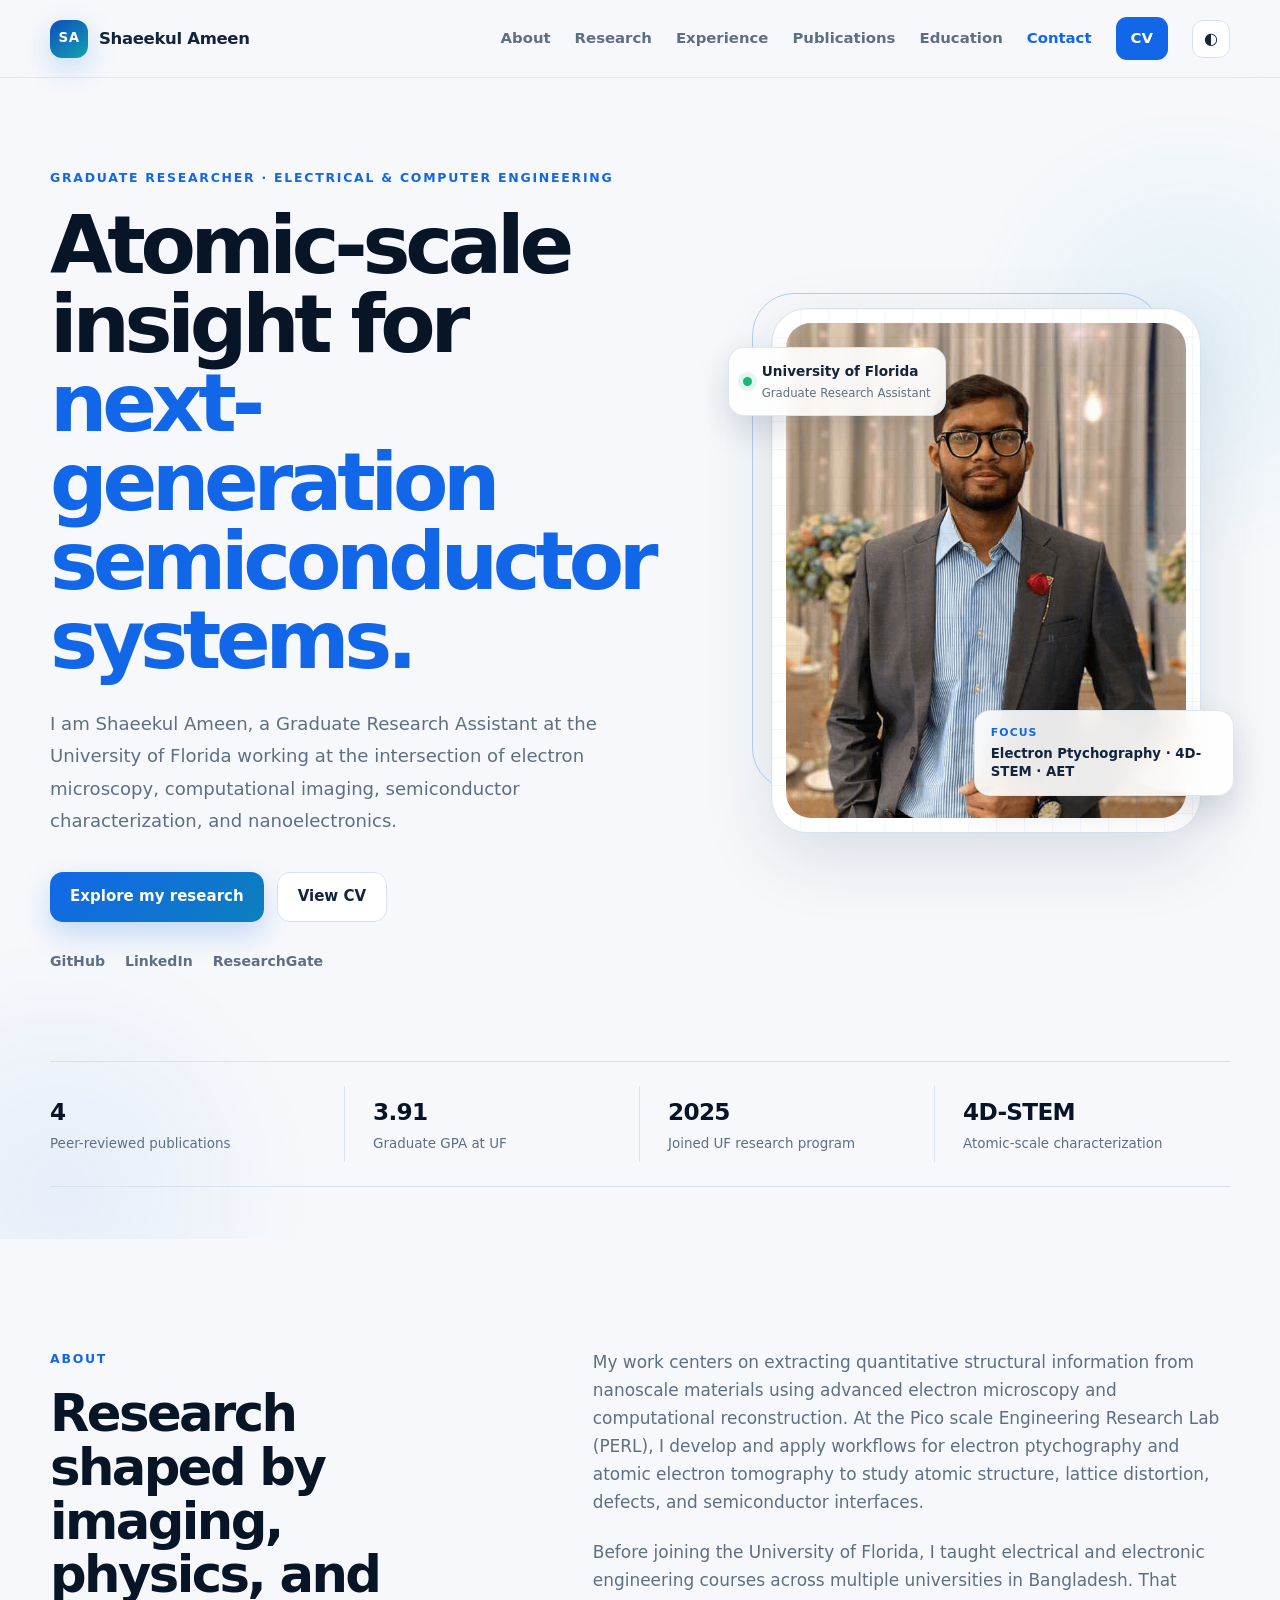
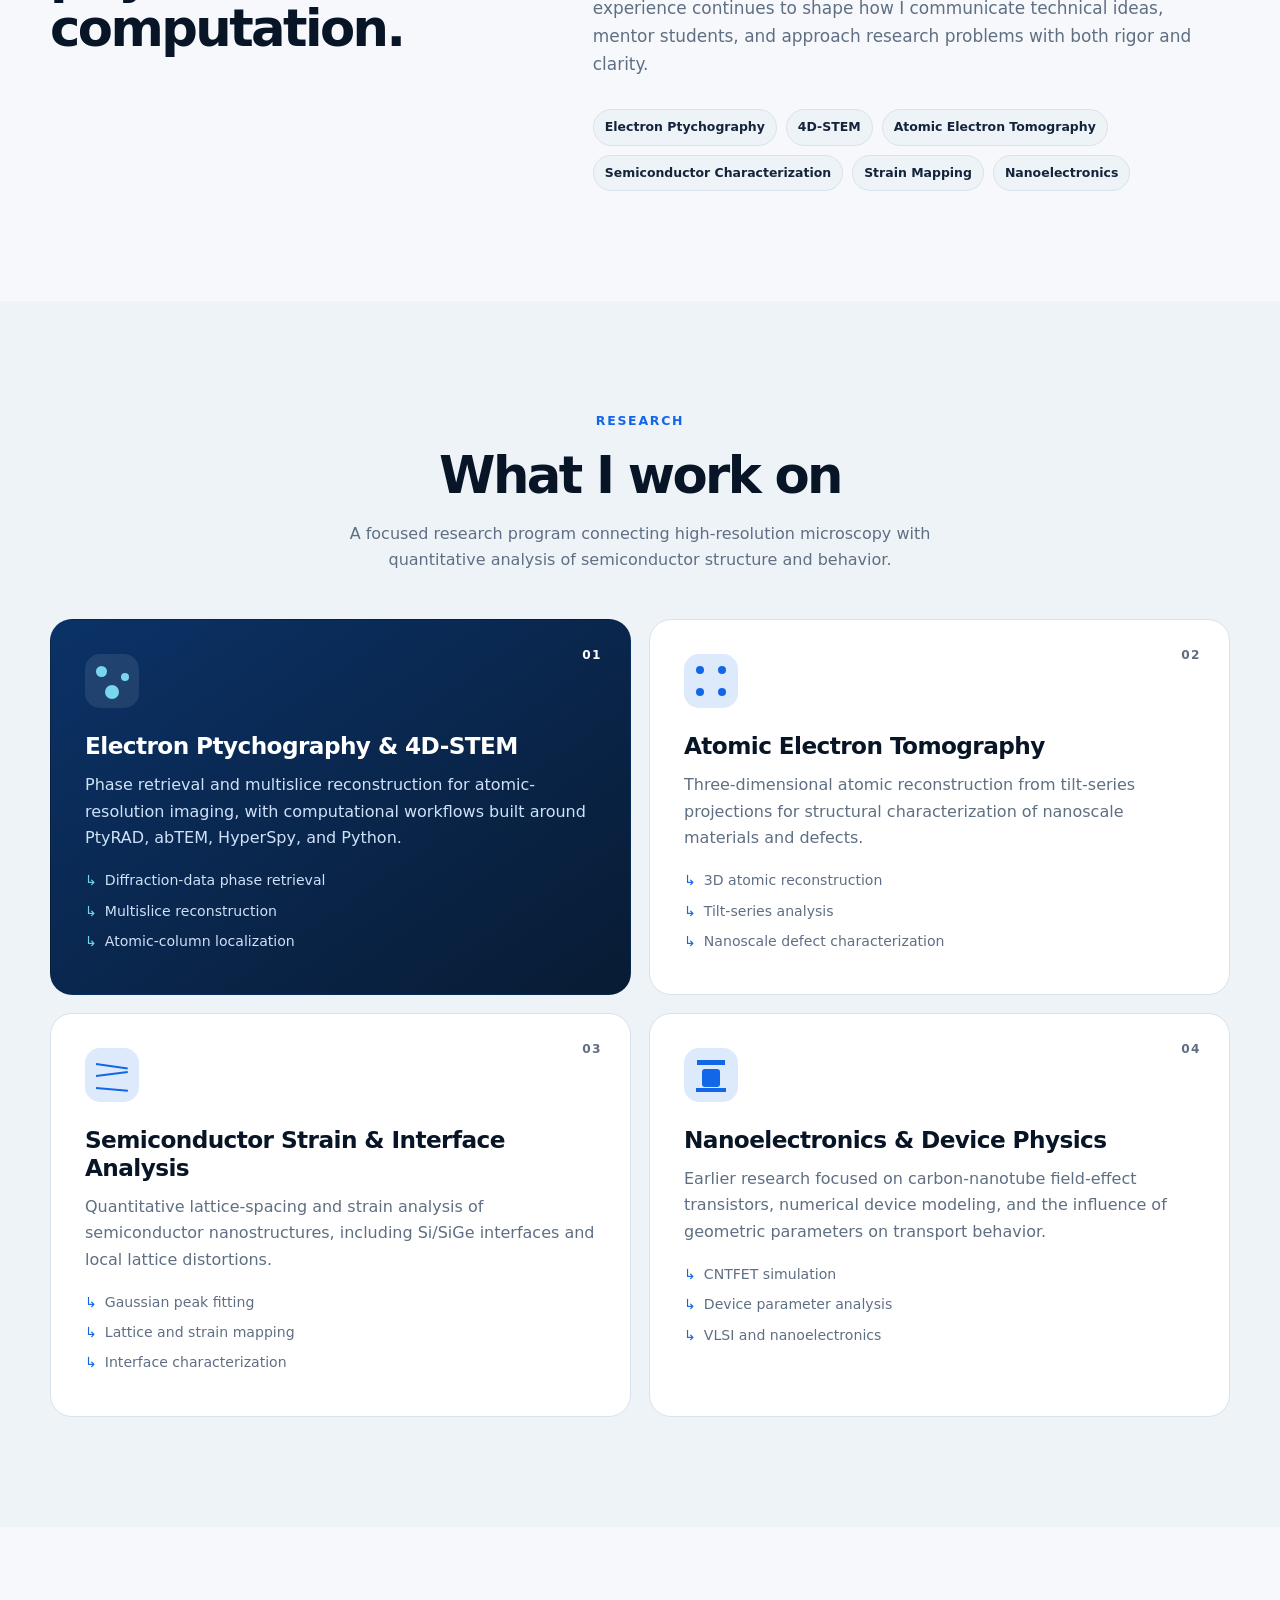
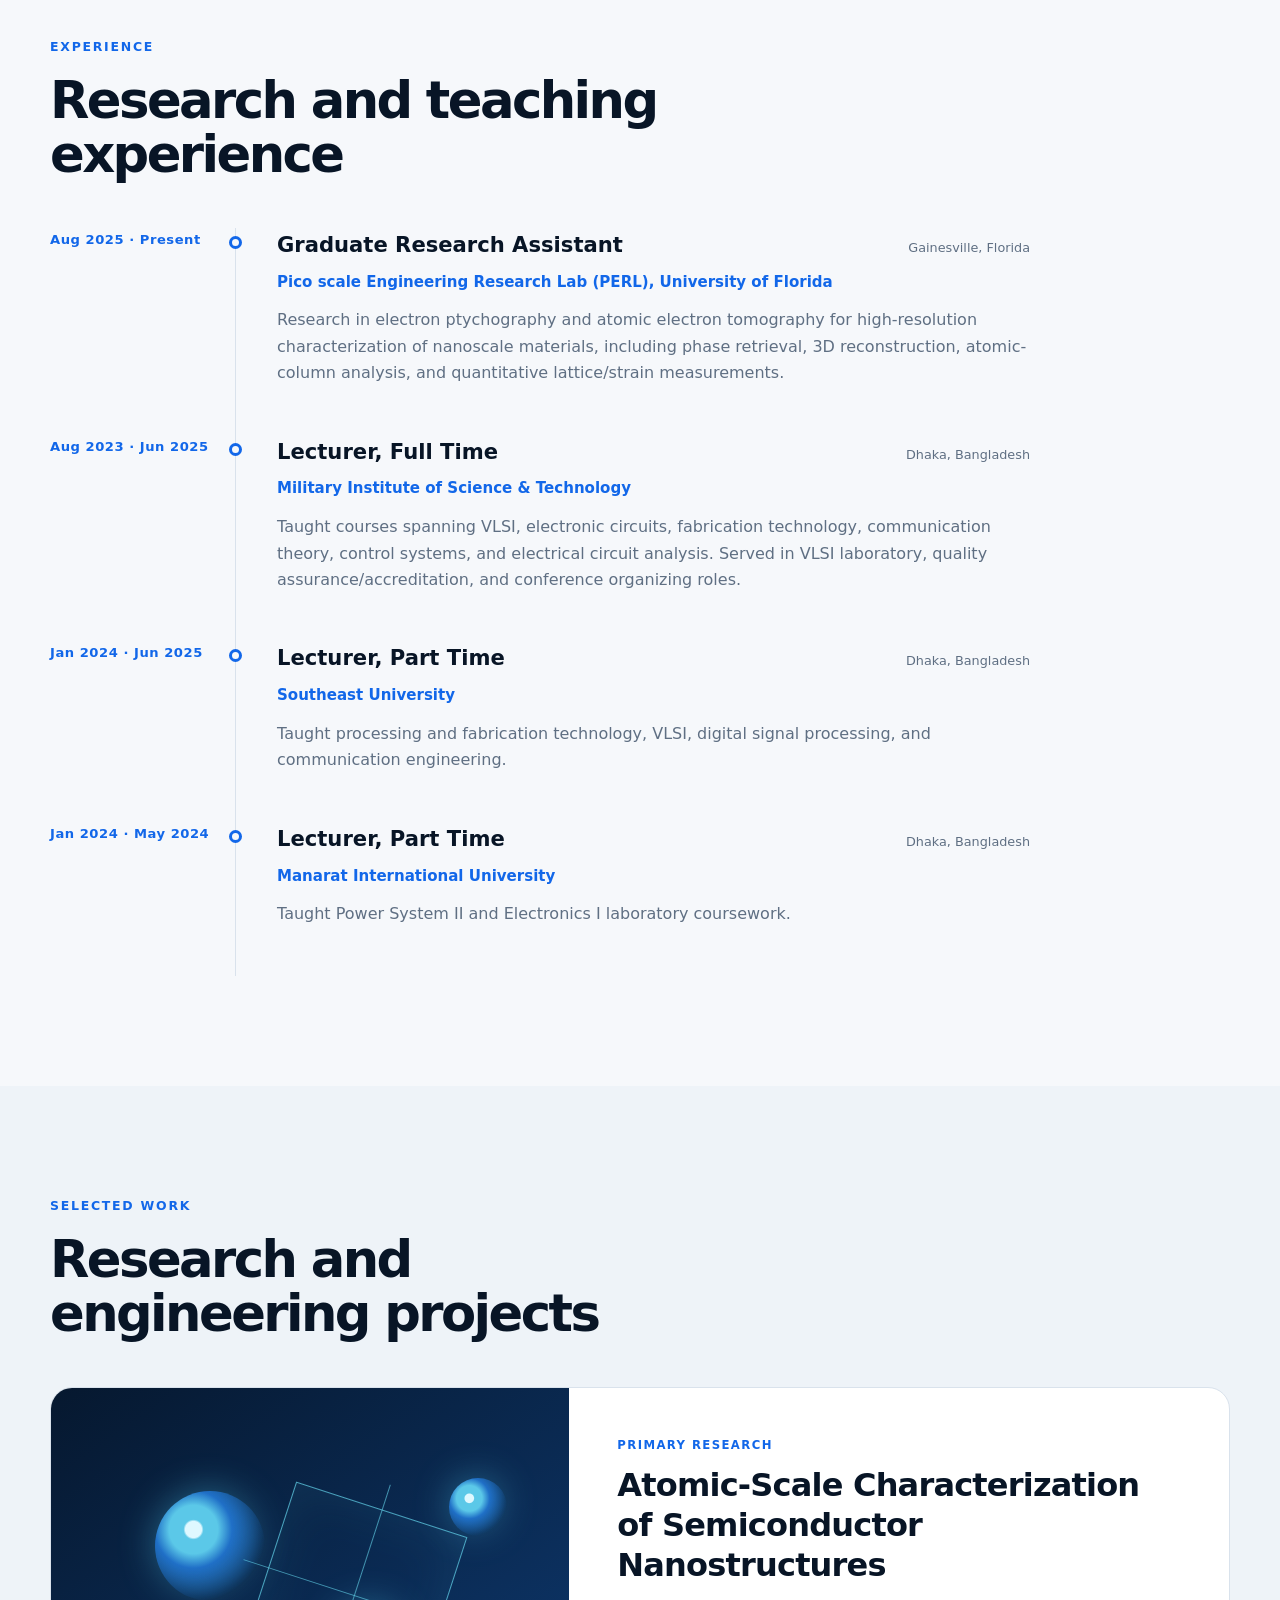
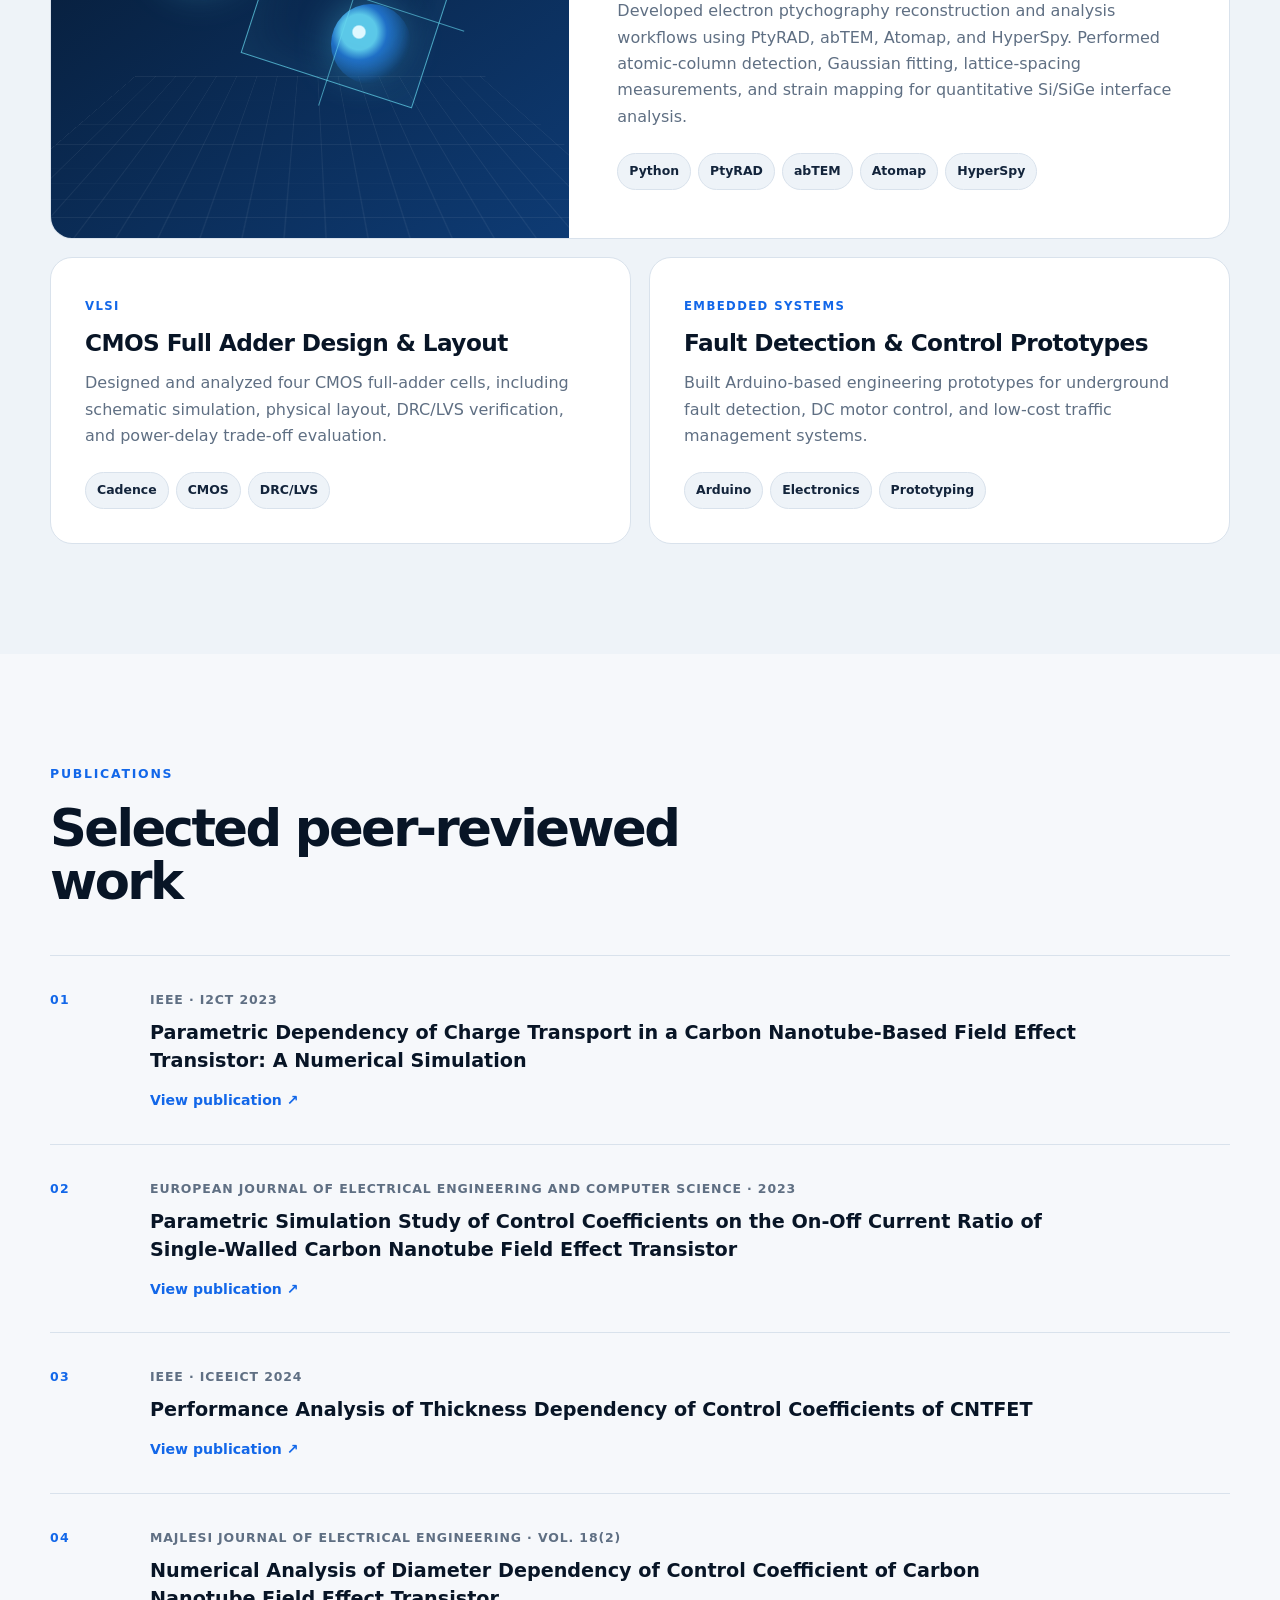
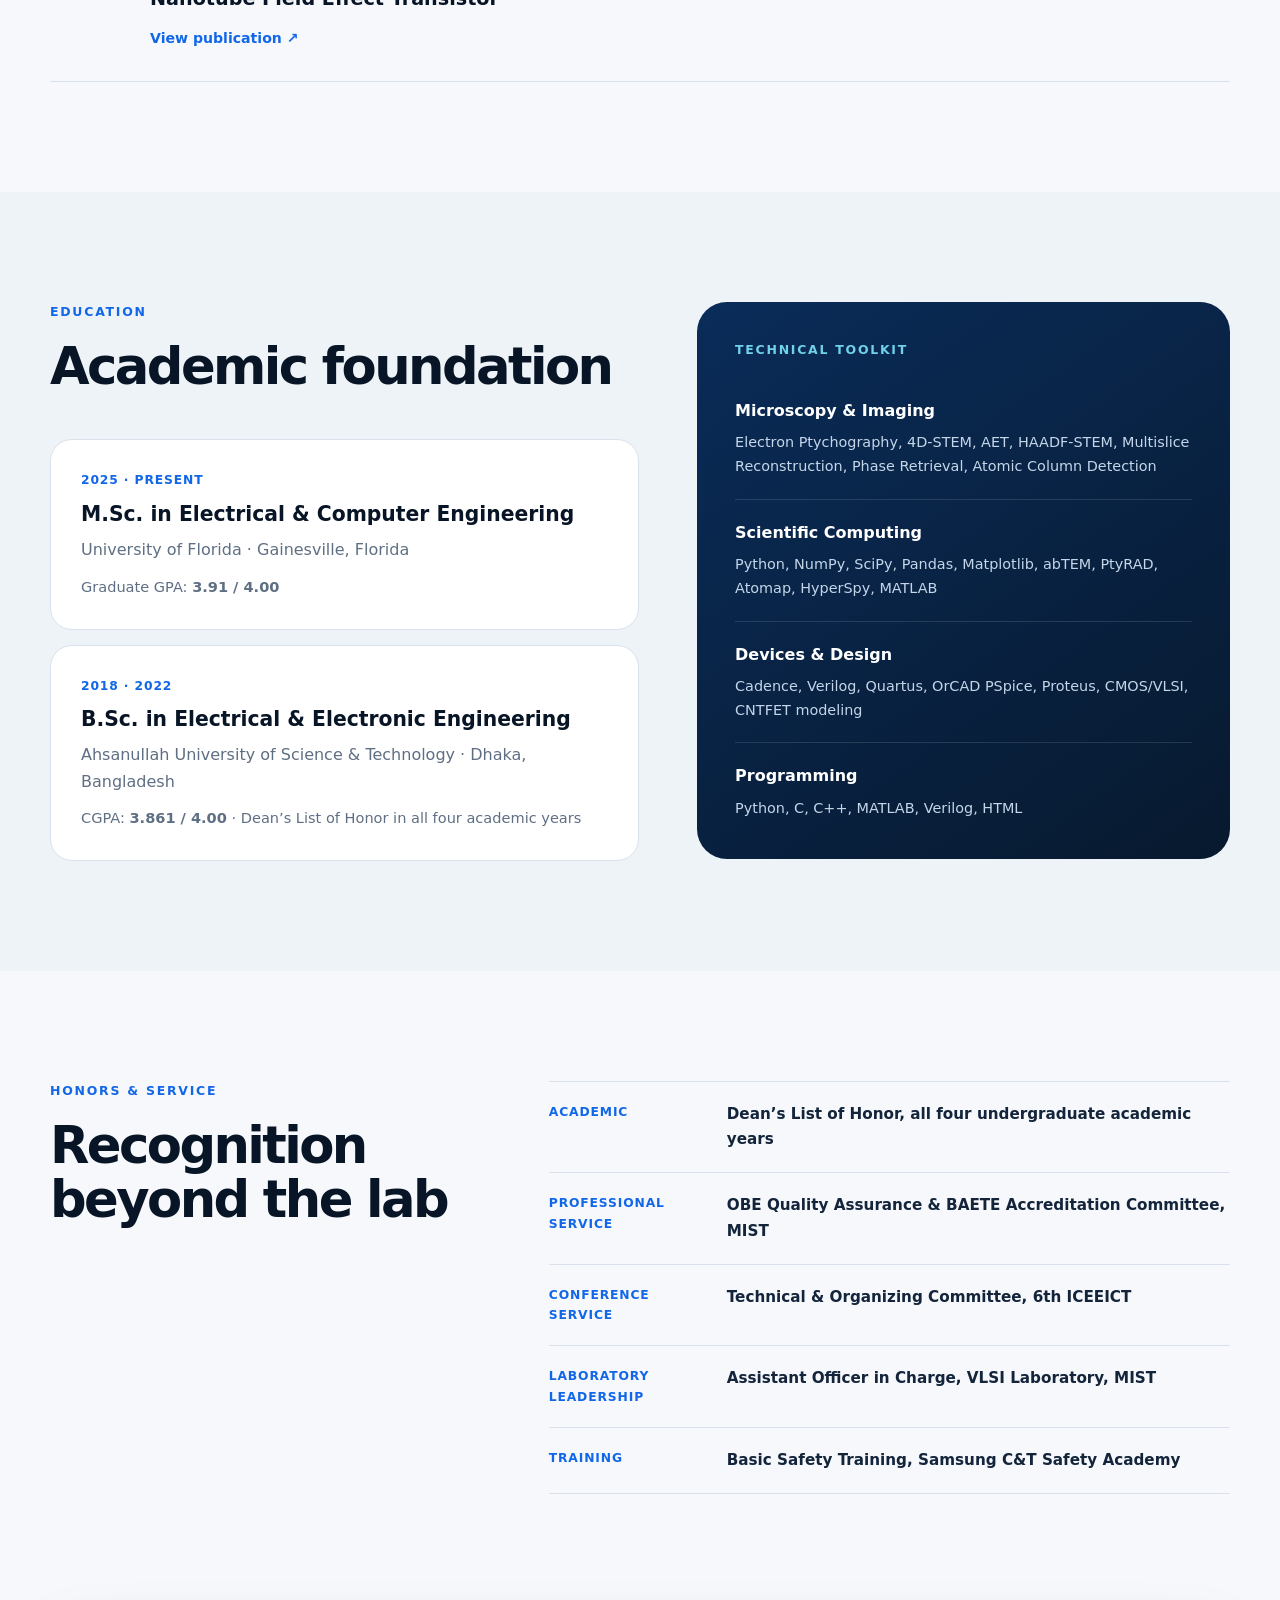
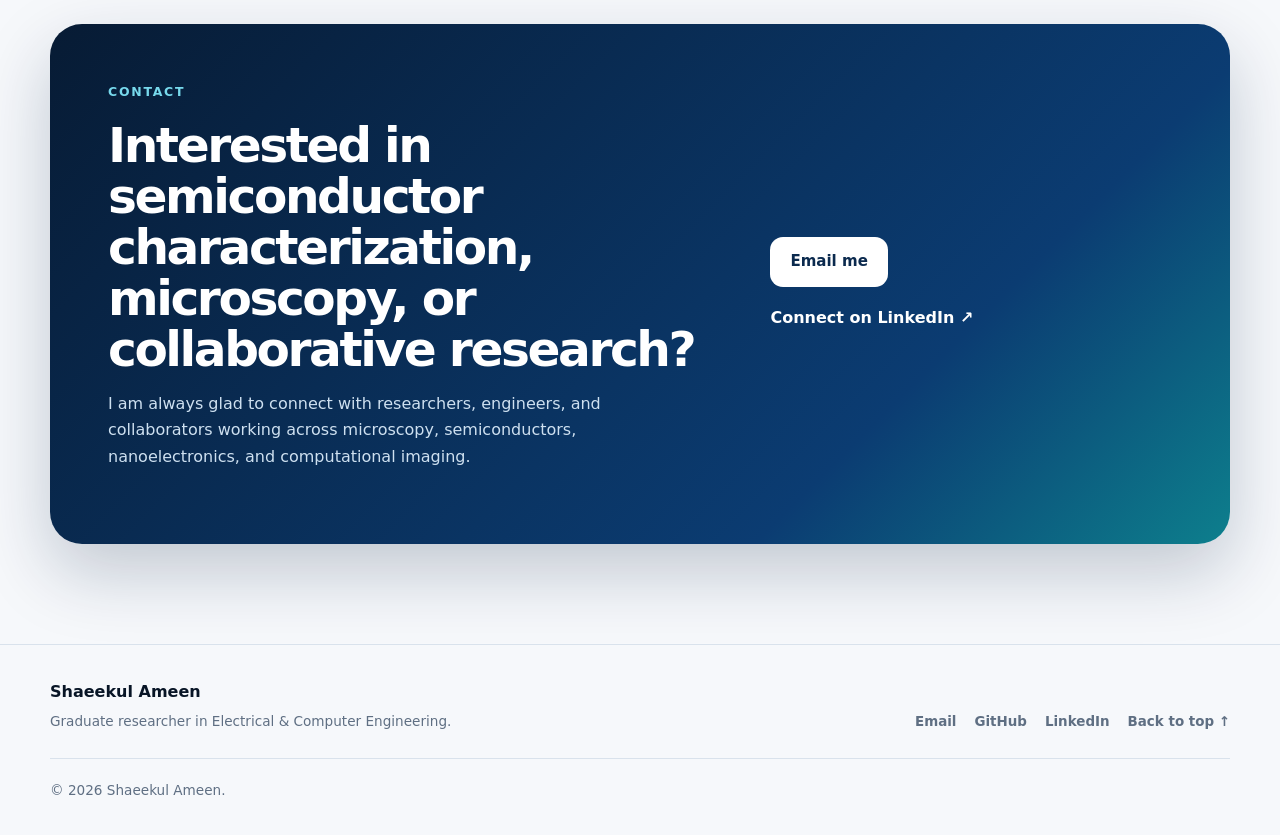
==== index.html @ d8659d8d "Complete website redesign" ====
<!DOCTYPE html>
<html lang="en">
<head>
  <meta charset="UTF-8" />
  <meta name="viewport" content="width=device-width, initial-scale=1.0" />
  <meta name="description" content="Shaeekul Ameen is a graduate researcher in Electrical and Computer Engineering at the University of Florida, working on electron ptychography, 4D-STEM, atomic electron tomography, semiconductor characterization, and nanoscale strain analysis." />
  <meta name="author" content="Shaeekul Ameen" />
  <meta name="theme-color" content="#081526" />
  <meta property="og:title" content="Shaeekul Ameen | Graduate Researcher" />
  <meta property="og:description" content="Graduate researcher focused on atomic-scale semiconductor characterization, electron microscopy, computational imaging, and nanoelectronics." />
  <meta property="og:type" content="website" />
  <meta property="og:url" content="https://shaeekul-ameen.github.io/" />
  <meta property="og:image" content="https://shaeekul-ameen.github.io/assets/images/shaeekul.png" />
  <title>Shaeekul Ameen | Graduate Researcher</title>
  <link rel="icon" type="image/png" href="assets/images/favicon.png" />
  <link rel="stylesheet" href="assets/style.css" />
  <script type="application/ld+json">
  {
    "@context": "https://schema.org",
    "@type": "Person",
    "name": "Shaeekul Ameen",
    "url": "https://shaeekul-ameen.github.io/",
    "image": "https://shaeekul-ameen.github.io/assets/images/shaeekul.png",
    "jobTitle": "Graduate Research Assistant",
    "affiliation": {
      "@type": "CollegeOrUniversity",
      "name": "University of Florida"
    },
    "sameAs": [
      "https://github.com/shaeekul-ameen/",
      "https://www.linkedin.com/in/shaeekul-ameen/",
      "https://www.researchgate.net/profile/Shaeekul-Ameen-2"
    ]
  }
  </script>
</head>
<body>
  <a class="skip-link" href="#main">Skip to content</a>

  <header class="site-header" id="top">
    <div class="container nav-wrap">
      <a class="brand" href="#top" aria-label="Shaeekul Ameen home">
        <span class="brand-mark">SA</span>
        <span class="brand-text">Shaeekul Ameen</span>
      </a>

      <button class="nav-toggle" type="button" aria-expanded="false" aria-controls="site-nav" aria-label="Open navigation">
        <span></span><span></span><span></span>
      </button>

      <nav class="site-nav" id="site-nav" aria-label="Primary navigation">
        <a href="#about">About</a>
        <a href="#research">Research</a>
        <a href="#experience">Experience</a>
        <a href="#publications">Publications</a>
        <a href="#education">Education</a>
        <a href="#contact">Contact</a>
        <a class="nav-cv" href="assets/cv/Shaeekul_Ameen_CV.pdf" target="_blank" rel="noopener">CV</a>
        <button class="theme-toggle" type="button" aria-label="Toggle color theme" title="Toggle color theme">
          <span class="theme-icon" aria-hidden="true">◐</span>
        </button>
      </nav>
    </div>
  </header>

  <main id="main">
    <section class="hero section-shell">
      <div class="hero-glow hero-glow-one"></div>
      <div class="hero-glow hero-glow-two"></div>
      <div class="container hero-grid">
        <div class="hero-copy reveal">
          <p class="eyebrow">Graduate Researcher · Electrical & Computer Engineering</p>
          <h1>Atomic-scale insight for <span>next-generation semiconductor systems.</span></h1>
          <p class="hero-lead">
            I am Shaeekul Ameen, a Graduate Research Assistant at the University of Florida working at the intersection of electron microscopy, computational imaging, semiconductor characterization, and nanoelectronics.
          </p>
          <div class="hero-actions">
            <a class="btn btn-primary" href="#research">Explore my research</a>
            <a class="btn btn-secondary" href="assets/cv/Shaeekul_Ameen_CV.pdf" target="_blank" rel="noopener">View CV</a>
          </div>
          <div class="hero-links" aria-label="Professional profiles">
            <a href="https://github.com/shaeekul-ameen/" target="_blank" rel="noopener">GitHub</a>
            <a href="https://www.linkedin.com/in/shaeekul-ameen/" target="_blank" rel="noopener">LinkedIn</a>
            <a href="https://www.researchgate.net/profile/Shaeekul-Ameen-2" target="_blank" rel="noopener">ResearchGate</a>
          </div>
        </div>

        <div class="hero-visual reveal reveal-delay-1">
          <div class="portrait-frame">
            <div class="portrait-grid"></div>
            <img src="assets/images/shaeekul.png" alt="Portrait of Shaeekul Ameen" />
            <div class="portrait-card portrait-card-top">
              <span class="status-dot"></span>
              <div><strong>University of Florida</strong><small>Graduate Research Assistant</small></div>
            </div>
            <div class="portrait-card portrait-card-bottom">
              <span class="mini-label">Focus</span>
              <strong>Electron Ptychography · 4D-STEM · AET</strong>
            </div>
          </div>
        </div>
      </div>

      <div class="container metrics reveal reveal-delay-2" aria-label="Profile highlights">
        <div class="metric"><strong>4</strong><span>Peer-reviewed publications</span></div>
        <div class="metric"><strong>3.91</strong><span>Graduate GPA at UF</span></div>
        <div class="metric"><strong>2025</strong><span>Joined UF research program</span></div>
        <div class="metric"><strong>4D-STEM</strong><span>Atomic-scale characterization</span></div>
      </div>
    </section>

    <section class="section" id="about">
      <div class="container split-layout">
        <div class="section-heading reveal">
          <p class="eyebrow">About</p>
          <h2>Research shaped by imaging, physics, and computation.</h2>
        </div>
        <div class="about-copy reveal reveal-delay-1">
          <p>
            My work centers on extracting quantitative structural information from nanoscale materials using advanced electron microscopy and computational reconstruction. At the Pico scale Engineering Research Lab (PERL), I develop and apply workflows for electron ptychography and atomic electron tomography to study atomic structure, lattice distortion, defects, and semiconductor interfaces.
          </p>
          <p>
            Before joining the University of Florida, I taught electrical and electronic engineering courses across multiple universities in Bangladesh. That experience continues to shape how I communicate technical ideas, mentor students, and approach research problems with both rigor and clarity.
          </p>
          <div class="about-tags" aria-label="Research keywords">
            <span>Electron Ptychography</span>
            <span>4D-STEM</span>
            <span>Atomic Electron Tomography</span>
            <span>Semiconductor Characterization</span>
            <span>Strain Mapping</span>
            <span>Nanoelectronics</span>
          </div>
        </div>
      </div>
    </section>

    <section class="section section-tint" id="research">
      <div class="container">
        <div class="section-heading centered reveal">
          <p class="eyebrow">Research</p>
          <h2>What I work on</h2>
          <p class="section-intro">A focused research program connecting high-resolution microscopy with quantitative analysis of semiconductor structure and behavior.</p>
        </div>

        <div class="research-grid">
          <article class="research-card featured reveal">
            <div class="card-number">01</div>
            <div class="research-icon microscopy-icon" aria-hidden="true"><span></span><span></span><span></span></div>
            <h3>Electron Ptychography & 4D-STEM</h3>
            <p>Phase retrieval and multislice reconstruction for atomic-resolution imaging, with computational workflows built around PtyRAD, abTEM, HyperSpy, and Python.</p>
            <ul>
              <li>Diffraction-data phase retrieval</li>
              <li>Multislice reconstruction</li>
              <li>Atomic-column localization</li>
            </ul>
          </article>

          <article class="research-card reveal reveal-delay-1">
            <div class="card-number">02</div>
            <div class="research-icon atom-icon" aria-hidden="true"><span></span><span></span><span></span><span></span></div>
            <h3>Atomic Electron Tomography</h3>
            <p>Three-dimensional atomic reconstruction from tilt-series projections for structural characterization of nanoscale materials and defects.</p>
            <ul>
              <li>3D atomic reconstruction</li>
              <li>Tilt-series analysis</li>
              <li>Nanoscale defect characterization</li>
            </ul>
          </article>

          <article class="research-card reveal reveal-delay-2">
            <div class="card-number">03</div>
            <div class="research-icon strain-icon" aria-hidden="true"><span></span><span></span><span></span></div>
            <h3>Semiconductor Strain & Interface Analysis</h3>
            <p>Quantitative lattice-spacing and strain analysis of semiconductor nanostructures, including Si/SiGe interfaces and local lattice distortions.</p>
            <ul>
              <li>Gaussian peak fitting</li>
              <li>Lattice and strain mapping</li>
              <li>Interface characterization</li>
            </ul>
          </article>

          <article class="research-card reveal reveal-delay-3">
            <div class="card-number">04</div>
            <div class="research-icon device-icon" aria-hidden="true"><span></span><span></span><span></span></div>
            <h3>Nanoelectronics & Device Physics</h3>
            <p>Earlier research focused on carbon-nanotube field-effect transistors, numerical device modeling, and the influence of geometric parameters on transport behavior.</p>
            <ul>
              <li>CNTFET simulation</li>
              <li>Device parameter analysis</li>
              <li>VLSI and nanoelectronics</li>
            </ul>
          </article>
        </div>
      </div>
    </section>

    <section class="section" id="experience">
      <div class="container">
        <div class="section-heading reveal">
          <p class="eyebrow">Experience</p>
          <h2>Research and teaching experience</h2>
        </div>

        <div class="timeline">
          <article class="timeline-item reveal">
            <div class="timeline-marker"></div>
            <div class="timeline-date">Aug 2025 · Present</div>
            <div class="timeline-content">
              <div class="timeline-topline">
                <h3>Graduate Research Assistant</h3>
                <span>Gainesville, Florida</span>
              </div>
              <h4>Pico scale Engineering Research Lab (PERL), University of Florida</h4>
              <p>Research in electron ptychography and atomic electron tomography for high-resolution characterization of nanoscale materials, including phase retrieval, 3D reconstruction, atomic-column analysis, and quantitative lattice/strain measurements.</p>
            </div>
          </article>

          <article class="timeline-item reveal">
            <div class="timeline-marker"></div>
            <div class="timeline-date">Aug 2023 · Jun 2025</div>
            <div class="timeline-content">
              <div class="timeline-topline">
                <h3>Lecturer, Full Time</h3>
                <span>Dhaka, Bangladesh</span>
              </div>
              <h4>Military Institute of Science & Technology</h4>
              <p>Taught courses spanning VLSI, electronic circuits, fabrication technology, communication theory, control systems, and electrical circuit analysis. Served in VLSI laboratory, quality assurance/accreditation, and conference organizing roles.</p>
            </div>
          </article>

          <article class="timeline-item reveal">
            <div class="timeline-marker"></div>
            <div class="timeline-date">Jan 2024 · Jun 2025</div>
            <div class="timeline-content">
              <div class="timeline-topline">
                <h3>Lecturer, Part Time</h3>
                <span>Dhaka, Bangladesh</span>
              </div>
              <h4>Southeast University</h4>
              <p>Taught processing and fabrication technology, VLSI, digital signal processing, and communication engineering.</p>
            </div>
          </article>

          <article class="timeline-item reveal">
            <div class="timeline-marker"></div>
            <div class="timeline-date">Jan 2024 · May 2024</div>
            <div class="timeline-content">
              <div class="timeline-topline">
                <h3>Lecturer, Part Time</h3>
                <span>Dhaka, Bangladesh</span>
              </div>
              <h4>Manarat International University</h4>
              <p>Taught Power System II and Electronics I laboratory coursework.</p>
            </div>
          </article>
        </div>
      </div>
    </section>

    <section class="section section-tint" id="projects">
      <div class="container">
        <div class="section-heading reveal">
          <p class="eyebrow">Selected Work</p>
          <h2>Research and engineering projects</h2>
        </div>
        <div class="project-grid">
          <article class="project-card project-card-large reveal">
            <div class="project-visual ptycho-visual" aria-hidden="true">
              <div class="ptycho-grid"></div>
              <div class="ptycho-orb orb-a"></div>
              <div class="ptycho-orb orb-b"></div>
              <div class="ptycho-orb orb-c"></div>
              <div class="ptycho-scan"></div>
            </div>
            <div class="project-copy">
              <span class="project-label">Primary Research</span>
              <h3>Atomic-Scale Characterization of Semiconductor Nanostructures</h3>
              <p>Developed electron ptychography reconstruction and analysis workflows using PtyRAD, abTEM, Atomap, and HyperSpy. Performed atomic-column detection, Gaussian fitting, lattice-spacing measurements, and strain mapping for quantitative Si/SiGe interface analysis.</p>
              <div class="tech-row"><span>Python</span><span>PtyRAD</span><span>abTEM</span><span>Atomap</span><span>HyperSpy</span></div>
            </div>
          </article>

          <article class="project-card reveal reveal-delay-1">
            <div class="project-copy">
              <span class="project-label">VLSI</span>
              <h3>CMOS Full Adder Design & Layout</h3>
              <p>Designed and analyzed four CMOS full-adder cells, including schematic simulation, physical layout, DRC/LVS verification, and power-delay trade-off evaluation.</p>
              <div class="tech-row"><span>Cadence</span><span>CMOS</span><span>DRC/LVS</span></div>
            </div>
          </article>

          <article class="project-card reveal reveal-delay-2">
            <div class="project-copy">
              <span class="project-label">Embedded Systems</span>
              <h3>Fault Detection & Control Prototypes</h3>
              <p>Built Arduino-based engineering prototypes for underground fault detection, DC motor control, and low-cost traffic management systems.</p>
              <div class="tech-row"><span>Arduino</span><span>Electronics</span><span>Prototyping</span></div>
            </div>
          </article>
        </div>
      </div>
    </section>

    <section class="section" id="publications">
      <div class="container">
        <div class="section-heading reveal">
          <p class="eyebrow">Publications</p>
          <h2>Selected peer-reviewed work</h2>
        </div>

        <div class="publication-list">
          <article class="publication reveal">
            <div class="pub-index">01</div>
            <div class="pub-body">
              <span class="pub-venue">IEEE · I2CT 2023</span>
              <h3>Parametric Dependency of Charge Transport in a Carbon Nanotube-Based Field Effect Transistor: A Numerical Simulation</h3>
              <a href="https://ieeexplore.ieee.org/document/10126173" target="_blank" rel="noopener">View publication <span>↗</span></a>
            </div>
          </article>

          <article class="publication reveal">
            <div class="pub-index">02</div>
            <div class="pub-body">
              <span class="pub-venue">European Journal of Electrical Engineering and Computer Science · 2023</span>
              <h3>Parametric Simulation Study of Control Coefficients on the On-Off Current Ratio of Single-Walled Carbon Nanotube Field Effect Transistor</h3>
              <a href="https://www.ejece.org/index.php/ejece/article/view/570" target="_blank" rel="noopener">View publication <span>↗</span></a>
            </div>
          </article>

          <article class="publication reveal">
            <div class="pub-index">03</div>
            <div class="pub-body">
              <span class="pub-venue">IEEE · ICEEICT 2024</span>
              <h3>Performance Analysis of Thickness Dependency of Control Coefficients of CNTFET</h3>
              <a href="https://ieeexplore.ieee.org/document/10534586" target="_blank" rel="noopener">View publication <span>↗</span></a>
            </div>
          </article>

          <article class="publication reveal">
            <div class="pub-index">04</div>
            <div class="pub-body">
              <span class="pub-venue">Majlesi Journal of Electrical Engineering · Vol. 18(2)</span>
              <h3>Numerical Analysis of Diameter Dependency of Control Coefficient of Carbon Nanotube Field Effect Transistor</h3>
              <a href="https://oiccpress.com/Majlesi-Journal-of-Electrical-Engineering/article/numerical-analysis-of-diameter-dependency-of-control-coefficient-of-carbon-nanotube-field-effect-transistor/" target="_blank" rel="noopener">View publication <span>↗</span></a>
            </div>
          </article>
        </div>
      </div>
    </section>

    <section class="section section-tint" id="education">
      <div class="container education-layout">
        <div>
          <div class="section-heading reveal">
            <p class="eyebrow">Education</p>
            <h2>Academic foundation</h2>
          </div>
          <div class="education-cards">
            <article class="education-card reveal">
              <div class="education-year">2025 · Present</div>
              <h3>M.Sc. in Electrical & Computer Engineering</h3>
              <p class="institution">University of Florida · Gainesville, Florida</p>
              <p class="education-note">Graduate GPA: <strong>3.91 / 4.00</strong></p>
            </article>
            <article class="education-card reveal reveal-delay-1">
              <div class="education-year">2018 · 2022</div>
              <h3>B.Sc. in Electrical & Electronic Engineering</h3>
              <p class="institution">Ahsanullah University of Science & Technology · Dhaka, Bangladesh</p>
              <p class="education-note">CGPA: <strong>3.861 / 4.00</strong> · Dean’s List of Honor in all four academic years</p>
            </article>
          </div>
        </div>

        <aside class="skills-panel reveal reveal-delay-2">
          <p class="eyebrow">Technical Toolkit</p>
          <div class="skill-group">
            <h3>Microscopy & Imaging</h3>
            <p>Electron Ptychography, 4D-STEM, AET, HAADF-STEM, Multislice Reconstruction, Phase Retrieval, Atomic Column Detection</p>
          </div>
          <div class="skill-group">
            <h3>Scientific Computing</h3>
            <p>Python, NumPy, SciPy, Pandas, Matplotlib, abTEM, PtyRAD, Atomap, HyperSpy, MATLAB</p>
          </div>
          <div class="skill-group">
            <h3>Devices & Design</h3>
            <p>Cadence, Verilog, Quartus, OrCAD PSpice, Proteus, CMOS/VLSI, CNTFET modeling</p>
          </div>
          <div class="skill-group">
            <h3>Programming</h3>
            <p>Python, C, C++, MATLAB, Verilog, HTML</p>
          </div>
        </aside>
      </div>
    </section>

    <section class="section" id="honors">
      <div class="container compact-grid">
        <div class="section-heading reveal">
          <p class="eyebrow">Honors & Service</p>
          <h2>Recognition beyond the lab</h2>
        </div>
        <div class="honor-list reveal reveal-delay-1">
          <div class="honor-item"><span>Academic</span><strong>Dean’s List of Honor, all four undergraduate academic years</strong></div>
          <div class="honor-item"><span>Professional Service</span><strong>OBE Quality Assurance & BAETE Accreditation Committee, MIST</strong></div>
          <div class="honor-item"><span>Conference Service</span><strong>Technical & Organizing Committee, 6th ICEEICT</strong></div>
          <div class="honor-item"><span>Laboratory Leadership</span><strong>Assistant Officer in Charge, VLSI Laboratory, MIST</strong></div>
          <div class="honor-item"><span>Training</span><strong>Basic Safety Training, Samsung C&amp;T Safety Academy</strong></div>
        </div>
      </div>
    </section>

    <section class="contact-section" id="contact">
      <div class="container contact-card reveal">
        <div>
          <p class="eyebrow">Contact</p>
          <h2>Interested in semiconductor characterization, microscopy, or collaborative research?</h2>
          <p>I am always glad to connect with researchers, engineers, and collaborators working across microscopy, semiconductors, nanoelectronics, and computational imaging.</p>
        </div>
        <div class="contact-actions">
          <a class="btn btn-light" href="mailto:shaeekul.ameen@ufl.edu">Email me</a>
          <a class="text-link-light" href="https://www.linkedin.com/in/shaeekul-ameen/" target="_blank" rel="noopener">Connect on LinkedIn ↗</a>
        </div>
      </div>
    </section>
  </main>

  <footer class="site-footer">
    <div class="container footer-wrap">
      <div>
        <strong>Shaeekul Ameen</strong>
        <p>Graduate researcher in Electrical & Computer Engineering.</p>
      </div>
      <div class="footer-links">
        <a href="mailto:shaeekul.ameen@ufl.edu">Email</a>
        <a href="https://github.com/shaeekul-ameen/" target="_blank" rel="noopener">GitHub</a>
        <a href="https://www.linkedin.com/in/shaeekul-ameen/" target="_blank" rel="noopener">LinkedIn</a>
        <a href="#top">Back to top ↑</a>
      </div>
      <p class="footer-copy">© <span id="year"></span> Shaeekul Ameen.</p>
    </div>
  </footer>

  <script src="assets/script.js"></script>
</body>
</html>
---- assets/style.css ----
:root {
  --bg: #f6f8fb;
  --surface: #ffffff;
  --surface-2: #eef3f8;
  --text: #13243b;
  --muted: #5f6f83;
  --line: #d9e2ec;
  --navy: #081526;
  --blue: #1267e9;
  --blue-2: #0d4fbb;
  --cyan: #4bb7d8;
  --teal: #0f8e8a;
  --accent-soft: #dceafb;
  --shadow: 0 24px 70px rgba(16, 40, 72, .12);
  --radius-xl: 30px;
  --radius-lg: 22px;
  --radius-md: 16px;
  --container: 1180px;
  --header-h: 78px;
}

[data-theme="dark"] {
  --bg: #07111f;
  --surface: #0d1b2d;
  --surface-2: #102238;
  --text: #edf5ff;
  --muted: #a7b5c7;
  --line: #21364f;
  --navy: #f6f9ff;
  --blue: #67a6ff;
  --blue-2: #8dbdff;
  --cyan: #67cee9;
  --teal: #52c9c0;
  --accent-soft: #102b50;
  --shadow: 0 24px 70px rgba(0, 0, 0, .32);
}

* { box-sizing: border-box; }
html { scroll-behavior: smooth; scroll-padding-top: calc(var(--header-h) + 24px); }
body {
  margin: 0;
  color: var(--text);
  background: var(--bg);
  font-family: Inter, ui-sans-serif, system-ui, -apple-system, BlinkMacSystemFont, "Segoe UI", sans-serif;
  line-height: 1.65;
  -webkit-font-smoothing: antialiased;
  transition: background .25s ease, color .25s ease;
}
img { max-width: 100%; display: block; }
a { color: inherit; }
button, a { -webkit-tap-highlight-color: transparent; }

.skip-link {
  position: fixed;
  top: 10px;
  left: 10px;
  z-index: 999;
  padding: 10px 14px;
  background: var(--surface);
  border: 1px solid var(--line);
  border-radius: 10px;
  transform: translateY(-150%);
  transition: transform .2s ease;
}
.skip-link:focus { transform: translateY(0); }

.container { width: min(calc(100% - 40px), var(--container)); margin: 0 auto; }
.section { padding: 110px 0; }
.section-tint { background: var(--surface-2); }
.section-shell { position: relative; overflow: hidden; }

.site-header {
  height: var(--header-h);
  position: sticky;
  top: 0;
  z-index: 100;
  display: flex;
  align-items: center;
  background: color-mix(in srgb, var(--bg) 88%, transparent);
  border-bottom: 1px solid color-mix(in srgb, var(--line) 76%, transparent);
  backdrop-filter: blur(18px);
}
.nav-wrap { display: flex; align-items: center; justify-content: space-between; gap: 24px; }
.brand { display: inline-flex; align-items: center; gap: 11px; text-decoration: none; font-weight: 780; letter-spacing: -.02em; }
.brand-mark {
  width: 38px; height: 38px; display: grid; place-items: center;
  border-radius: 12px; color: #fff;
  background: linear-gradient(145deg, #0b4fbd, #14a0b0);
  box-shadow: 0 10px 28px rgba(18, 103, 233, .22);
  font-size: .84rem; letter-spacing: .04em;
}
.brand-text { font-size: 1.03rem; }
.site-nav { display: flex; align-items: center; gap: 24px; }
.site-nav a { text-decoration: none; font-size: .93rem; font-weight: 650; color: var(--muted); transition: color .2s ease; }
.site-nav a:hover, .site-nav a.active { color: var(--blue); }
.site-nav .nav-cv { color: #fff; background: var(--blue); padding: 9px 15px; border-radius: 11px; }
.site-nav .nav-cv:hover { color: #fff; background: var(--blue-2); }
.theme-toggle {
  width: 38px; height: 38px; border-radius: 11px; border: 1px solid var(--line);
  color: var(--text); background: var(--surface); cursor: pointer; font-size: 1rem;
}
.nav-toggle { display: none; border: 0; background: transparent; width: 42px; height: 42px; cursor: pointer; }
.nav-toggle span { display: block; width: 22px; height: 2px; background: var(--text); margin: 5px auto; border-radius: 10px; }

.hero { padding: 90px 0 52px; min-height: calc(100vh - var(--header-h)); display: grid; align-items: center; }
.hero-grid { display: grid; grid-template-columns: 1.12fr .88fr; gap: 70px; align-items: center; position: relative; z-index: 2; }
.hero-glow { position: absolute; border-radius: 50%; filter: blur(0); pointer-events: none; opacity: .55; }
.hero-glow-one { width: 480px; height: 480px; right: -150px; top: 20px; background: radial-gradient(circle, rgba(75,183,216,.20), transparent 68%); }
.hero-glow-two { width: 520px; height: 520px; left: -200px; bottom: -210px; background: radial-gradient(circle, rgba(18,103,233,.12), transparent 70%); }
.eyebrow { margin: 0 0 17px; color: var(--blue); font-size: .78rem; font-weight: 800; text-transform: uppercase; letter-spacing: .14em; }
.hero h1 { margin: 0; max-width: 760px; font-size: clamp(3.15rem, 6.3vw, 6.2rem); line-height: .98; letter-spacing: -.065em; color: var(--navy); }
.hero h1 span { color: var(--blue); }
.hero-lead { max-width: 720px; margin: 28px 0 0; color: var(--muted); font-size: 1.13rem; line-height: 1.8; }
.hero-actions { display: flex; gap: 13px; flex-wrap: wrap; margin-top: 34px; }
.btn {
  display: inline-flex; align-items: center; justify-content: center; min-height: 50px;
  padding: 0 20px; border-radius: 13px; text-decoration: none; font-weight: 760; font-size: .94rem;
  transition: transform .2s ease, box-shadow .2s ease, background .2s ease;
}
.btn:hover { transform: translateY(-2px); }
.btn-primary { color: #fff; background: linear-gradient(135deg, var(--blue), #0c7fbd); box-shadow: 0 12px 28px rgba(18,103,233,.22); }
.btn-secondary { background: var(--surface); border: 1px solid var(--line); color: var(--text); }
.btn-light { background: #fff; color: #0b2a4e; }
.hero-links { display: flex; gap: 20px; flex-wrap: wrap; margin-top: 28px; }
.hero-links a { font-size: .88rem; color: var(--muted); text-decoration: none; font-weight: 700; }
.hero-links a:hover { color: var(--blue); }

.hero-visual { position: relative; display: flex; justify-content: center; }
.portrait-frame {
  position: relative; width: min(100%, 430px); aspect-ratio: .82;
  border-radius: 36px; padding: 14px; background: var(--surface);
  box-shadow: var(--shadow); border: 1px solid var(--line);
}
.portrait-frame::before { content: ""; position: absolute; inset: -16px 38px 42px -20px; border: 1px solid color-mix(in srgb, var(--blue) 28%, transparent); border-radius: 42px; z-index: -1; }
.portrait-frame img { width: 100%; height: 100%; object-fit: cover; object-position: 50% 26%; border-radius: 25px; }
.portrait-grid { position: absolute; inset: 0; border-radius: 36px; background-image: linear-gradient(rgba(18,103,233,.05) 1px, transparent 1px), linear-gradient(90deg, rgba(18,103,233,.05) 1px, transparent 1px); background-size: 28px 28px; pointer-events: none; }
.portrait-card { position: absolute; display: flex; gap: 10px; align-items: center; border: 1px solid color-mix(in srgb, var(--line) 85%, transparent); background: color-mix(in srgb, var(--surface) 90%, transparent); backdrop-filter: blur(14px); box-shadow: 0 14px 34px rgba(10,31,59,.14); border-radius: 16px; }
.portrait-card-top { left: -44px; top: 38px; padding: 12px 14px; }
.portrait-card-top strong, .portrait-card-top small { display: block; }
.portrait-card-top strong { font-size: .85rem; }
.portrait-card-top small { color: var(--muted); font-size: .73rem; margin-top: 1px; }
.status-dot { width: 9px; height: 9px; border-radius: 50%; background: #1ab77a; box-shadow: 0 0 0 5px rgba(26,183,122,.12); }
.portrait-card-bottom { right: -34px; bottom: 36px; flex-direction: column; align-items: flex-start; gap: 3px; padding: 13px 16px; max-width: 260px; }
.portrait-card-bottom strong { font-size: .83rem; line-height: 1.4; }
.mini-label { color: var(--blue); font-weight: 800; font-size: .68rem; text-transform: uppercase; letter-spacing: .1em; }
.metrics { display: grid; grid-template-columns: repeat(4, 1fr); margin-top: 88px; padding: 24px 0; border-top: 1px solid var(--line); border-bottom: 1px solid var(--line); position: relative; z-index: 2; }
.metric { padding: 7px 28px; border-right: 1px solid var(--line); }
.metric:first-child { padding-left: 0; }
.metric:last-child { border-right: 0; }
.metric strong { display: block; font-size: 1.45rem; color: var(--navy); letter-spacing: -.03em; }
.metric span { display: block; color: var(--muted); font-size: .84rem; margin-top: 2px; }

.section-heading { max-width: 650px; margin-bottom: 46px; }
.section-heading.centered { margin-left: auto; margin-right: auto; text-align: center; }
.section-heading h2, .contact-card h2 { margin: 0; color: var(--navy); font-size: clamp(2.3rem, 4vw, 4.1rem); line-height: 1.05; letter-spacing: -.05em; }
.section-intro { color: var(--muted); max-width: 680px; margin: 18px auto 0; }
.split-layout { display: grid; grid-template-columns: .82fr 1.18fr; gap: 100px; align-items: start; }
.about-copy { max-width: 720px; }
.about-copy p { color: var(--muted); font-size: 1.06rem; margin: 0 0 22px; }
.about-tags { display: flex; flex-wrap: wrap; gap: 9px; margin-top: 30px; }
.about-tags span, .tech-row span { display: inline-flex; padding: 7px 11px; border-radius: 999px; background: var(--surface-2); border: 1px solid var(--line); font-size: .78rem; font-weight: 700; color: var(--text); }
.section-tint .about-tags span { background: var(--surface); }

.research-grid { display: grid; grid-template-columns: repeat(2, 1fr); gap: 18px; }
.research-card { position: relative; min-height: 350px; padding: 34px; background: var(--surface); border: 1px solid var(--line); border-radius: var(--radius-lg); overflow: hidden; transition: transform .25s ease, border-color .25s ease, box-shadow .25s ease; }
.research-card:hover { transform: translateY(-5px); border-color: color-mix(in srgb, var(--blue) 38%, var(--line)); box-shadow: 0 20px 48px rgba(18,54,92,.08); }
.research-card.featured { background: linear-gradient(145deg, #0b3267, #081b33); color: #fff; border-color: transparent; }
.research-card.featured h3, .research-card.featured .card-number { color: #fff; }
.research-card.featured p, .research-card.featured li { color: #cfe1f8; }
.card-number { position: absolute; right: 28px; top: 25px; font-size: .76rem; color: var(--muted); font-weight: 800; letter-spacing: .12em; }
.research-card h3 { margin: 24px 0 12px; font-size: 1.45rem; line-height: 1.2; letter-spacing: -.025em; color: var(--navy); }
.research-card p { color: var(--muted); margin: 0 0 18px; }
.research-card ul { margin: 0; padding: 0; list-style: none; }
.research-card li { color: var(--muted); font-size: .88rem; margin: 7px 0; }
.research-card li::before { content: "↳"; color: var(--blue); margin-right: 8px; }
.research-card.featured li::before { color: #72d5ee; }
.research-icon { width: 54px; height: 54px; border-radius: 15px; background: var(--accent-soft); position: relative; }
.research-card.featured .research-icon { background: rgba(255,255,255,.09); }
.microscopy-icon span { position: absolute; border-radius: 50%; background: var(--blue); }
.microscopy-icon span:nth-child(1) { width: 11px; height: 11px; left: 11px; top: 12px; }
.microscopy-icon span:nth-child(2) { width: 8px; height: 8px; right: 10px; top: 19px; }
.microscopy-icon span:nth-child(3) { width: 14px; height: 14px; left: 20px; bottom: 9px; }
.research-card.featured .microscopy-icon span { background: #79d7ed; }
.atom-icon span { position: absolute; width: 8px; height: 8px; border-radius: 50%; background: var(--blue); }
.atom-icon span:nth-child(1){left:12px;top:12px}.atom-icon span:nth-child(2){right:12px;top:12px}.atom-icon span:nth-child(3){left:12px;bottom:12px}.atom-icon span:nth-child(4){right:12px;bottom:12px}
.strain-icon span { position: absolute; left: 11px; right: 11px; height: 2px; background: var(--blue); transform-origin: left; }
.strain-icon span:nth-child(1){top:15px;transform:rotate(8deg)}.strain-icon span:nth-child(2){top:27px;transform:rotate(-7deg)}.strain-icon span:nth-child(3){top:39px;transform:rotate(5deg)}
.device-icon span { position: absolute; background: var(--blue); }
.device-icon span:nth-child(1){width:28px;height:5px;left:13px;top:12px}.device-icon span:nth-child(2){width:18px;height:18px;left:18px;top:21px;border-radius:3px}.device-icon span:nth-child(3){width:30px;height:4px;left:12px;bottom:10px}

.timeline { position: relative; max-width: 980px; }
.timeline::before { content: ""; position: absolute; top: 0; bottom: 0; left: 185px; width: 1px; background: var(--line); }
.timeline-item { display: grid; grid-template-columns: 160px 1fr; gap: 55px; position: relative; padding: 0 0 48px; }
.timeline-marker { position: absolute; left: 179px; top: 8px; width: 13px; height: 13px; border-radius: 50%; background: var(--bg); border: 3px solid var(--blue); z-index: 2; }
.timeline-date { color: var(--blue); font-size: .82rem; font-weight: 800; letter-spacing: .04em; padding-top: 1px; }
.timeline-content { padding: 0 0 0 12px; }
.timeline-topline { display: flex; justify-content: space-between; gap: 20px; align-items: baseline; }
.timeline-topline h3 { margin: 0; font-size: 1.32rem; color: var(--navy); }
.timeline-topline span { color: var(--muted); font-size: .8rem; white-space: nowrap; }
.timeline-content h4 { margin: 7px 0 13px; font-size: .94rem; color: var(--blue); }
.timeline-content p { margin: 0; color: var(--muted); }

.project-grid { display: grid; grid-template-columns: repeat(2, 1fr); gap: 18px; }
.project-card { background: var(--surface); border: 1px solid var(--line); border-radius: var(--radius-lg); overflow: hidden; }
.project-card-large { grid-column: 1 / -1; display: grid; grid-template-columns: .88fr 1.12fr; min-height: 410px; }
.project-copy { padding: 34px; }
.project-card-large .project-copy { padding: 48px; display: flex; flex-direction: column; justify-content: center; }
.project-label { color: var(--blue); font-size: .73rem; font-weight: 800; text-transform: uppercase; letter-spacing: .12em; }
.project-card h3 { margin: 10px 0 13px; font-size: 1.45rem; line-height: 1.25; color: var(--navy); letter-spacing: -.025em; }
.project-card-large h3 { font-size: 2rem; }
.project-card p { color: var(--muted); margin: 0; }
.tech-row { display: flex; gap: 7px; flex-wrap: wrap; margin-top: 23px; }
.tech-row span { background: var(--surface-2); }
.project-visual { position: relative; min-height: 360px; background: linear-gradient(145deg, #06182f, #0e3b74); overflow: hidden; }
.ptycho-grid { position: absolute; inset: 0; background-image: linear-gradient(rgba(255,255,255,.06) 1px, transparent 1px), linear-gradient(90deg, rgba(255,255,255,.06) 1px, transparent 1px); background-size: 30px 30px; transform: perspective(500px) rotateX(58deg) scale(1.4); transform-origin: center bottom; }
.ptycho-orb { position: absolute; border-radius: 50%; background: radial-gradient(circle at 35% 35%, #dff8ff 0 8%, #5bc8e8 10% 24%, #2070c7 38%, rgba(16,79,150,.18) 68%, transparent 72%); filter: drop-shadow(0 0 18px rgba(75,183,216,.45)); }
.orb-a { width: 110px; height: 110px; left: 20%; top: 23%; }.orb-b { width: 80px; height: 80px; left: 54%; top: 48%; }.orb-c { width: 58px; height: 58px; right: 12%; top: 20%; }
.ptycho-scan { position: absolute; width: 180px; height: 180px; border: 1px solid rgba(102,217,239,.7); left: 41%; top: 26%; transform: rotate(18deg); box-shadow: inset 0 0 50px rgba(75,183,216,.1); }
.ptycho-scan::before, .ptycho-scan::after { content: ""; position: absolute; background: rgba(102,217,239,.6); }
.ptycho-scan::before { width: 1px; height: 130%; left: 50%; top: -15%; }.ptycho-scan::after { height: 1px; width: 130%; top: 50%; left: -15%; }

.publication-list { border-top: 1px solid var(--line); }
.publication { display: grid; grid-template-columns: 70px 1fr; gap: 30px; padding: 30px 0; border-bottom: 1px solid var(--line); transition: padding-left .2s ease; }
.publication:hover { padding-left: 8px; }
.pub-index { color: var(--blue); font-weight: 800; font-size: .78rem; letter-spacing: .1em; padding-top: 4px; }
.pub-venue { color: var(--muted); font-size: .78rem; font-weight: 750; text-transform: uppercase; letter-spacing: .07em; }
.pub-body h3 { margin: 7px 0 12px; max-width: 940px; font-size: 1.2rem; line-height: 1.45; color: var(--navy); }
.pub-body a { color: var(--blue); text-decoration: none; font-weight: 760; font-size: .88rem; }
.pub-body a:hover { color: var(--blue-2); }

.education-layout { display: grid; grid-template-columns: 1.05fr .95fr; gap: 58px; align-items: start; }
.education-cards { display: grid; gap: 15px; }
.education-card { background: var(--surface); border: 1px solid var(--line); border-radius: var(--radius-lg); padding: 30px; }
.education-year { color: var(--blue); font-size: .77rem; font-weight: 820; letter-spacing: .07em; text-transform: uppercase; }
.education-card h3 { margin: 7px 0 6px; color: var(--navy); font-size: 1.27rem; }
.institution, .education-note { margin: 0; color: var(--muted); }
.education-note { margin-top: 11px; font-size: .91rem; }
.skills-panel { background: linear-gradient(145deg, #0a2c59, #07192e); color: #fff; border-radius: var(--radius-xl); padding: 38px; position: sticky; top: calc(var(--header-h) + 28px); }
.skills-panel .eyebrow { color: #70d1e9; }
.skill-group { padding: 20px 0; border-bottom: 1px solid rgba(255,255,255,.12); }
.skill-group:last-child { border-bottom: 0; padding-bottom: 0; }
.skill-group h3 { margin: 0 0 7px; font-size: 1rem; }
.skill-group p { margin: 0; color: #c5d6e9; font-size: .9rem; }

.compact-grid { display: grid; grid-template-columns: .75fr 1.25fr; gap: 90px; }
.honor-list { border-top: 1px solid var(--line); }
.honor-item { display: grid; grid-template-columns: 150px 1fr; gap: 28px; padding: 20px 0; border-bottom: 1px solid var(--line); }
.honor-item span { color: var(--blue); font-size: .77rem; font-weight: 800; text-transform: uppercase; letter-spacing: .07em; }
.honor-item strong { color: var(--text); font-size: .95rem; }

.contact-section { padding: 20px 0 100px; }
.contact-card { display: grid; grid-template-columns: 1.2fr .8fr; align-items: center; gap: 60px; padding: 58px; background: linear-gradient(135deg, #071b34, #0b3c72 72%, #0d7f8d); color: #fff; border-radius: 32px; box-shadow: 0 28px 70px rgba(8,31,66,.22); }
.contact-card .eyebrow { color: #77d9ec; }
.contact-card h2 { color: #fff; font-size: clamp(2.2rem, 3.8vw, 3.8rem); }
.contact-card p { color: #cee0f0; max-width: 780px; }
.contact-actions { display: flex; flex-direction: column; align-items: flex-start; gap: 18px; }
.text-link-light { color: #fff; text-decoration: none; font-weight: 750; }

.site-footer { padding: 34px 0; border-top: 1px solid var(--line); }
.footer-wrap { display: grid; grid-template-columns: 1fr auto; gap: 20px; align-items: end; }
.footer-wrap strong { color: var(--navy); }
.footer-wrap p { margin: 5px 0 0; color: var(--muted); font-size: .85rem; }
.footer-links { display: flex; flex-wrap: wrap; gap: 18px; justify-content: flex-end; }
.footer-links a { text-decoration: none; color: var(--muted); font-weight: 700; font-size: .84rem; }
.footer-links a:hover { color: var(--blue); }
.footer-copy { grid-column: 1 / -1; padding-top: 20px; border-top: 1px solid var(--line); }

.reveal { opacity: 0; transform: translateY(22px); transition: opacity .65s ease, transform .65s cubic-bezier(.2,.7,.2,1); }
.reveal.visible { opacity: 1; transform: none; }
.reveal-delay-1 { transition-delay: .08s; }
.reveal-delay-2 { transition-delay: .16s; }
.reveal-delay-3 { transition-delay: .24s; }

@media (max-width: 980px) {
  .site-nav { position: fixed; top: var(--header-h); left: 20px; right: 20px; display: none; flex-direction: column; align-items: stretch; gap: 4px; padding: 18px; background: var(--surface); border: 1px solid var(--line); border-radius: 18px; box-shadow: var(--shadow); }
  .site-nav.open { display: flex; }
  .site-nav a { padding: 10px 8px; }
  .theme-toggle { margin: 8px 0 2px 8px; }
  .nav-toggle { display: block; }
  .hero { padding-top: 62px; }
  .hero-grid { grid-template-columns: 1fr; gap: 64px; }
  .hero-copy { max-width: 800px; }
  .hero h1 { max-width: 880px; }
  .hero-visual { justify-content: flex-start; }
  .portrait-frame { margin-left: 36px; }
  .metrics { grid-template-columns: repeat(2, 1fr); }
  .metric:nth-child(2) { border-right: 0; }
  .metric:nth-child(-n+2) { border-bottom: 1px solid var(--line); padding-bottom: 18px; }
  .metric:nth-child(n+3) { padding-top: 18px; }
  .split-layout, .education-layout, .compact-grid { grid-template-columns: 1fr; gap: 46px; }
  .research-grid { grid-template-columns: 1fr; }
  .project-card-large { grid-template-columns: 1fr; }
  .project-grid { grid-template-columns: 1fr; }
  .project-card-large { grid-column: auto; }
  .skills-panel { position: static; }
  .contact-card { grid-template-columns: 1fr; gap: 34px; }
}

@media (max-width: 720px) {
  :root { --header-h: 70px; }
  .container { width: min(calc(100% - 28px), var(--container)); }
  .section { padding: 78px 0; }
  .brand-text { font-size: .96rem; }
  .hero { min-height: auto; padding: 62px 0 36px; }
  .hero h1 { font-size: clamp(3rem, 15vw, 4.7rem); }
  .hero-lead { font-size: 1rem; }
  .hero-visual { justify-content: center; }
  .portrait-frame { width: min(90%, 380px); margin-left: 0; }
  .portrait-card-top { left: -12px; top: 24px; }
  .portrait-card-bottom { right: -10px; bottom: 24px; max-width: 230px; }
  .metrics { margin-top: 62px; }
  .metric { padding-left: 16px; padding-right: 16px; }
  .metric:first-child { padding-left: 0; }
  .metric strong { font-size: 1.25rem; }
  .research-card { padding: 28px; min-height: auto; }
  .timeline::before { left: 7px; }
  .timeline-item { grid-template-columns: 1fr; gap: 10px; padding-left: 36px; }
  .timeline-marker { left: 1px; }
  .timeline-content { padding-left: 0; }
  .timeline-topline { flex-direction: column; gap: 2px; }
  .publication { grid-template-columns: 42px 1fr; gap: 16px; }
  .education-card, .project-copy { padding: 24px; }
  .project-card-large .project-copy { padding: 28px; }
  .project-visual { min-height: 300px; }
  .skills-panel { padding: 28px; }
  .honor-item { grid-template-columns: 1fr; gap: 6px; }
  .contact-section { padding-bottom: 72px; }
  .contact-card { padding: 34px 26px; border-radius: 24px; }
  .footer-wrap { grid-template-columns: 1fr; }
  .footer-links { justify-content: flex-start; }
}

@media (prefers-reduced-motion: reduce) {
  *, *::before, *::after { scroll-behavior: auto !important; animation: none !important; transition: none !important; }
  .reveal { opacity: 1; transform: none; }
}
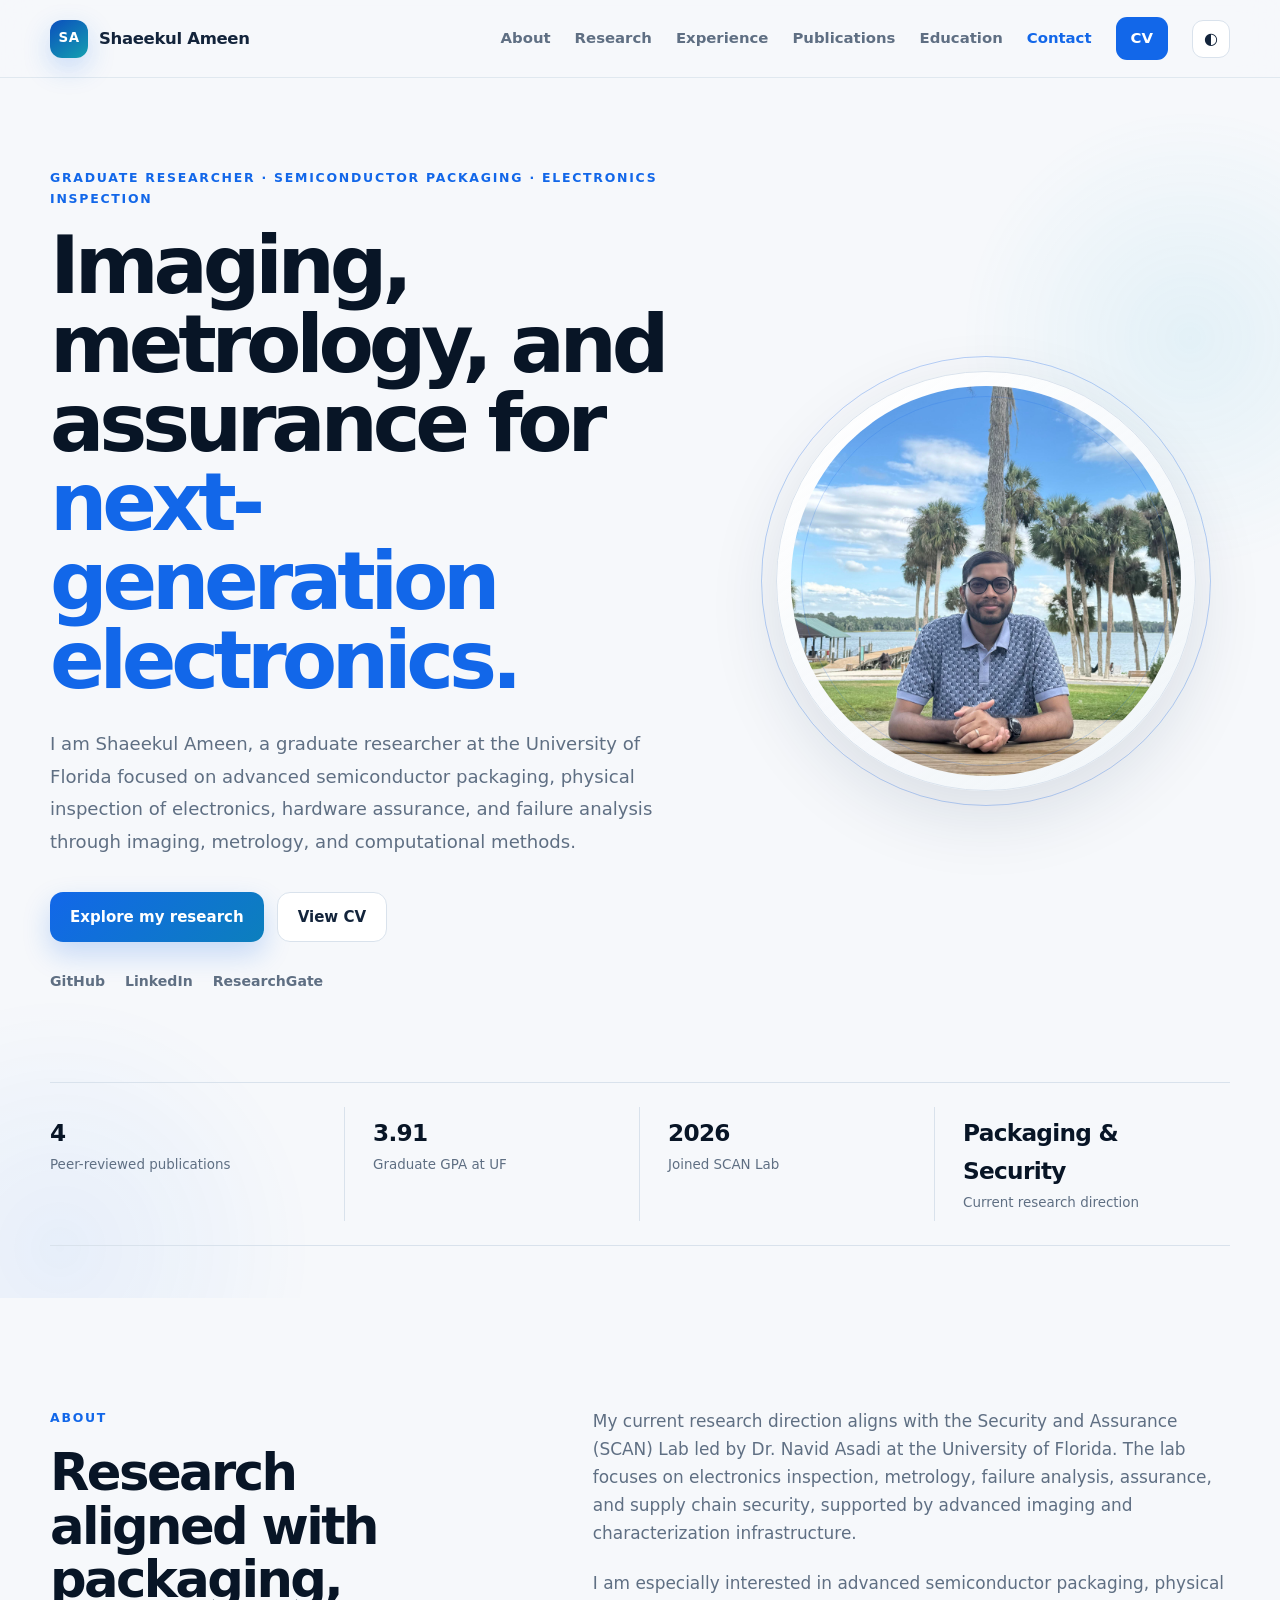
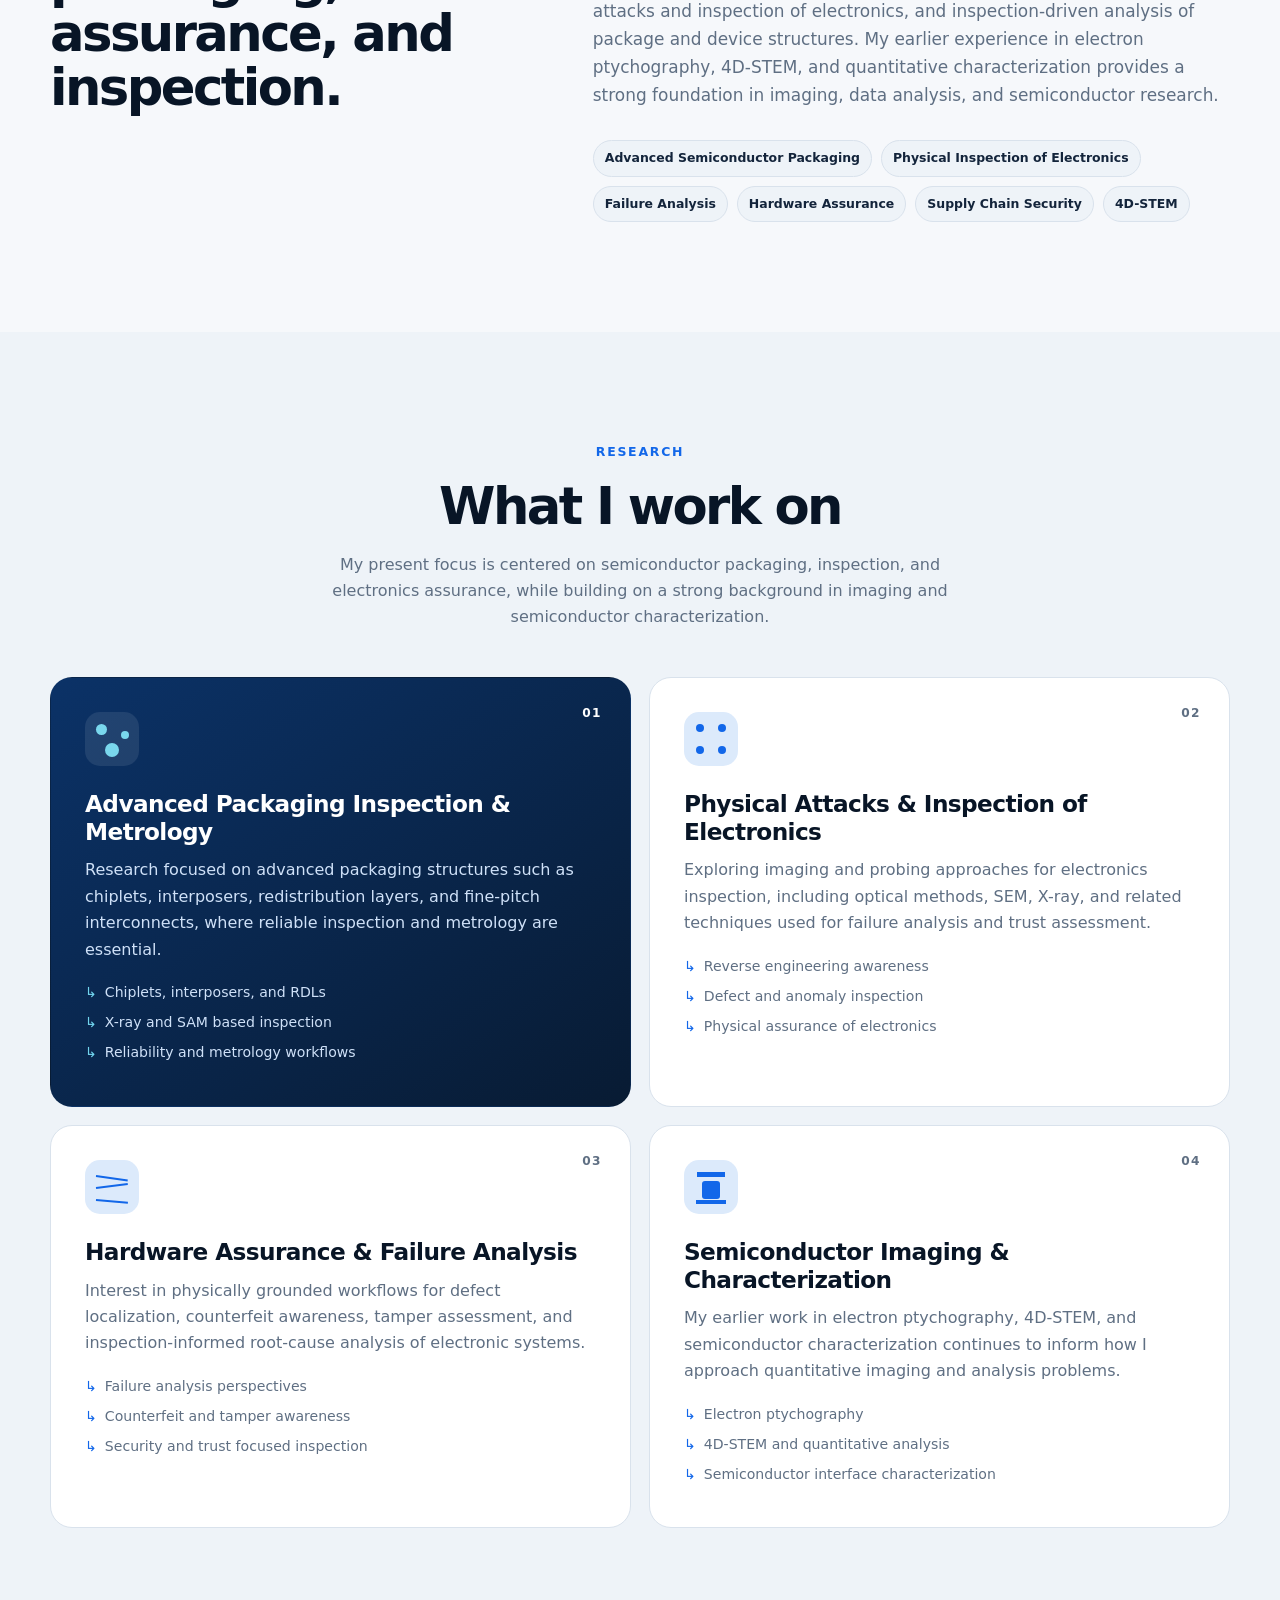
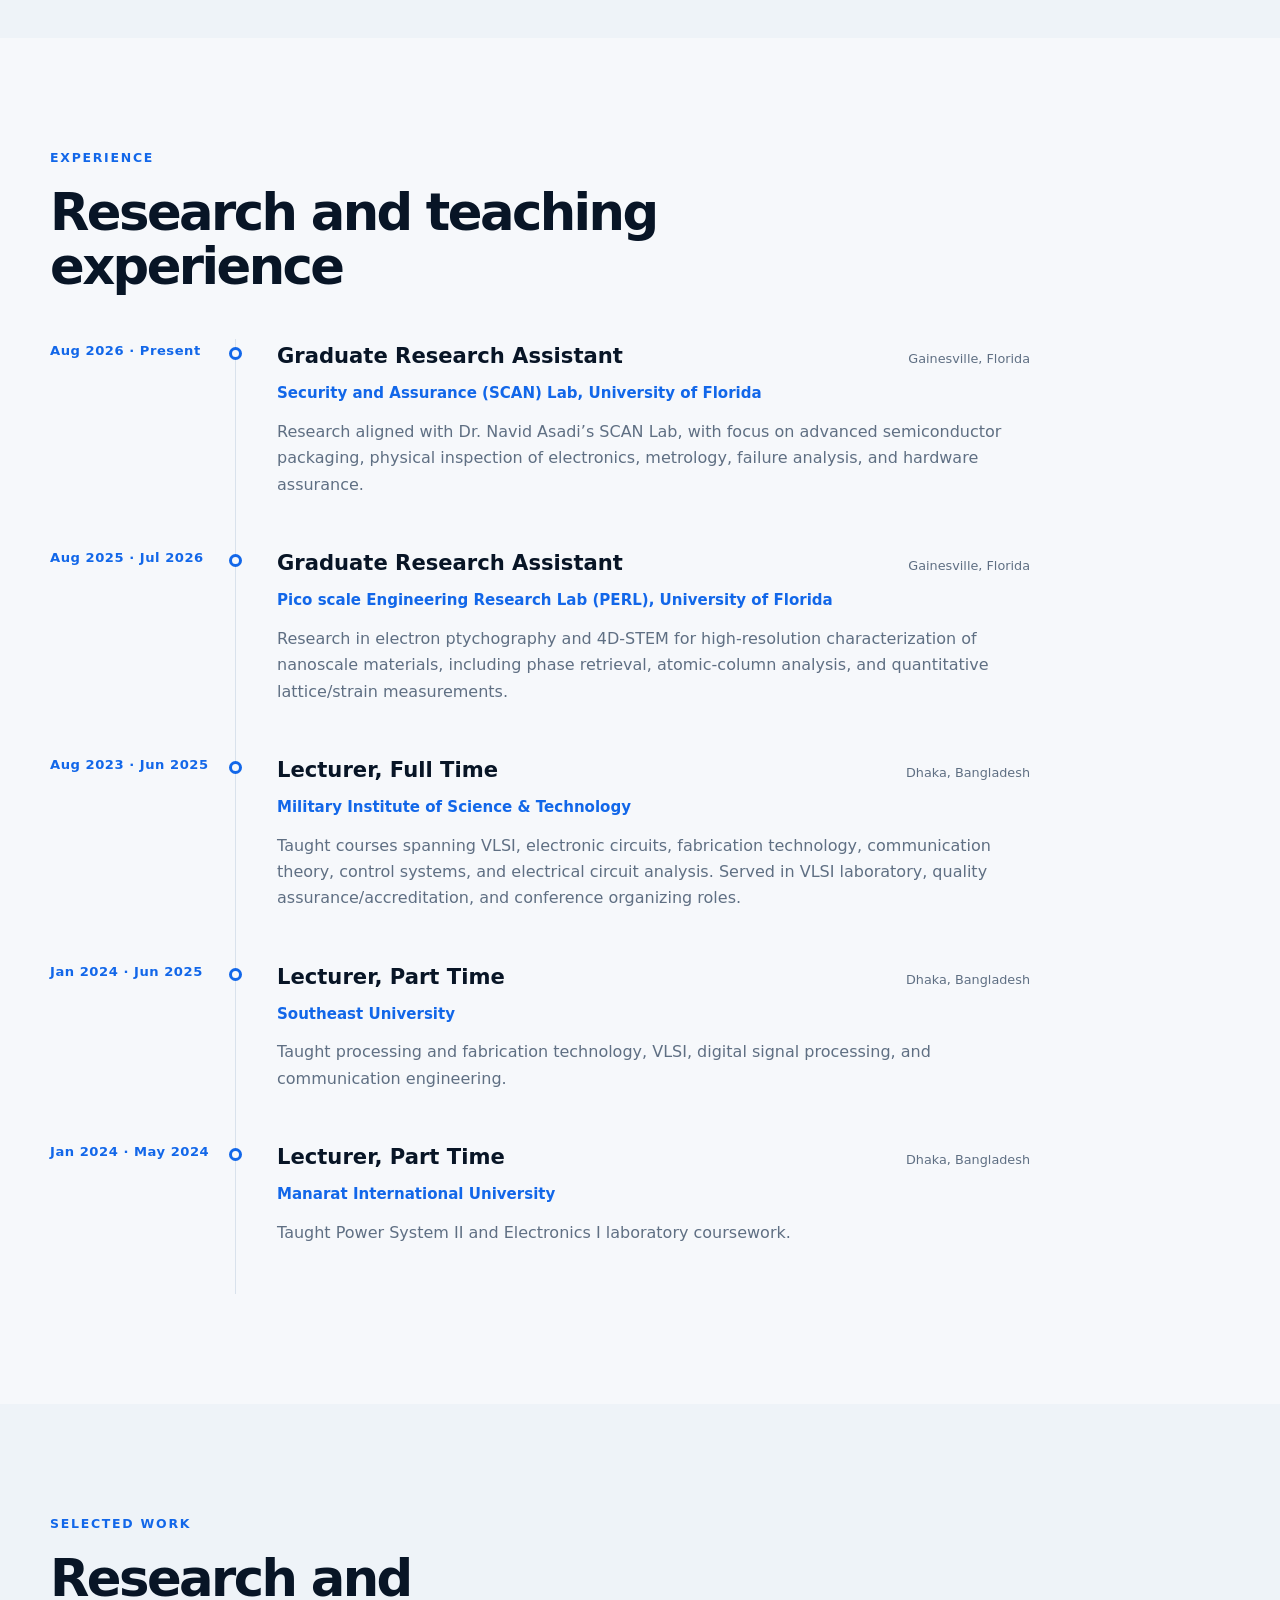
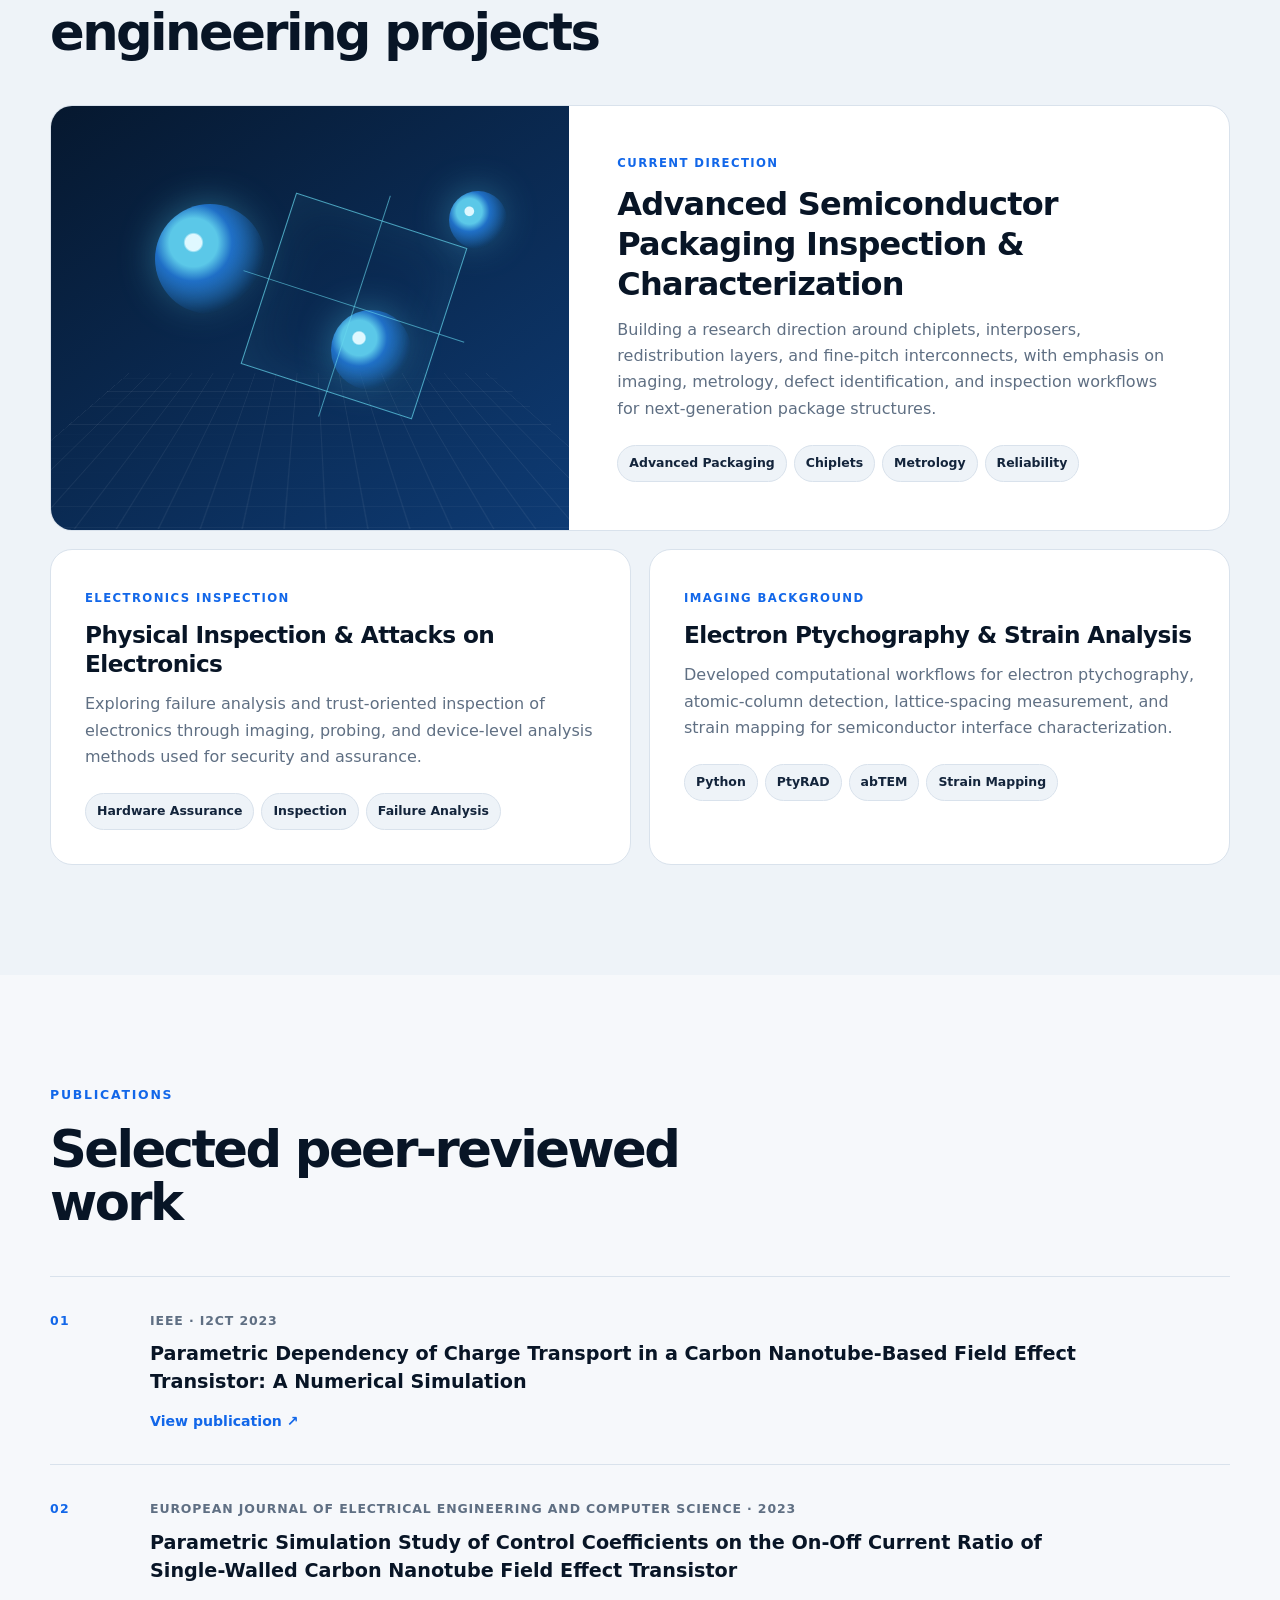
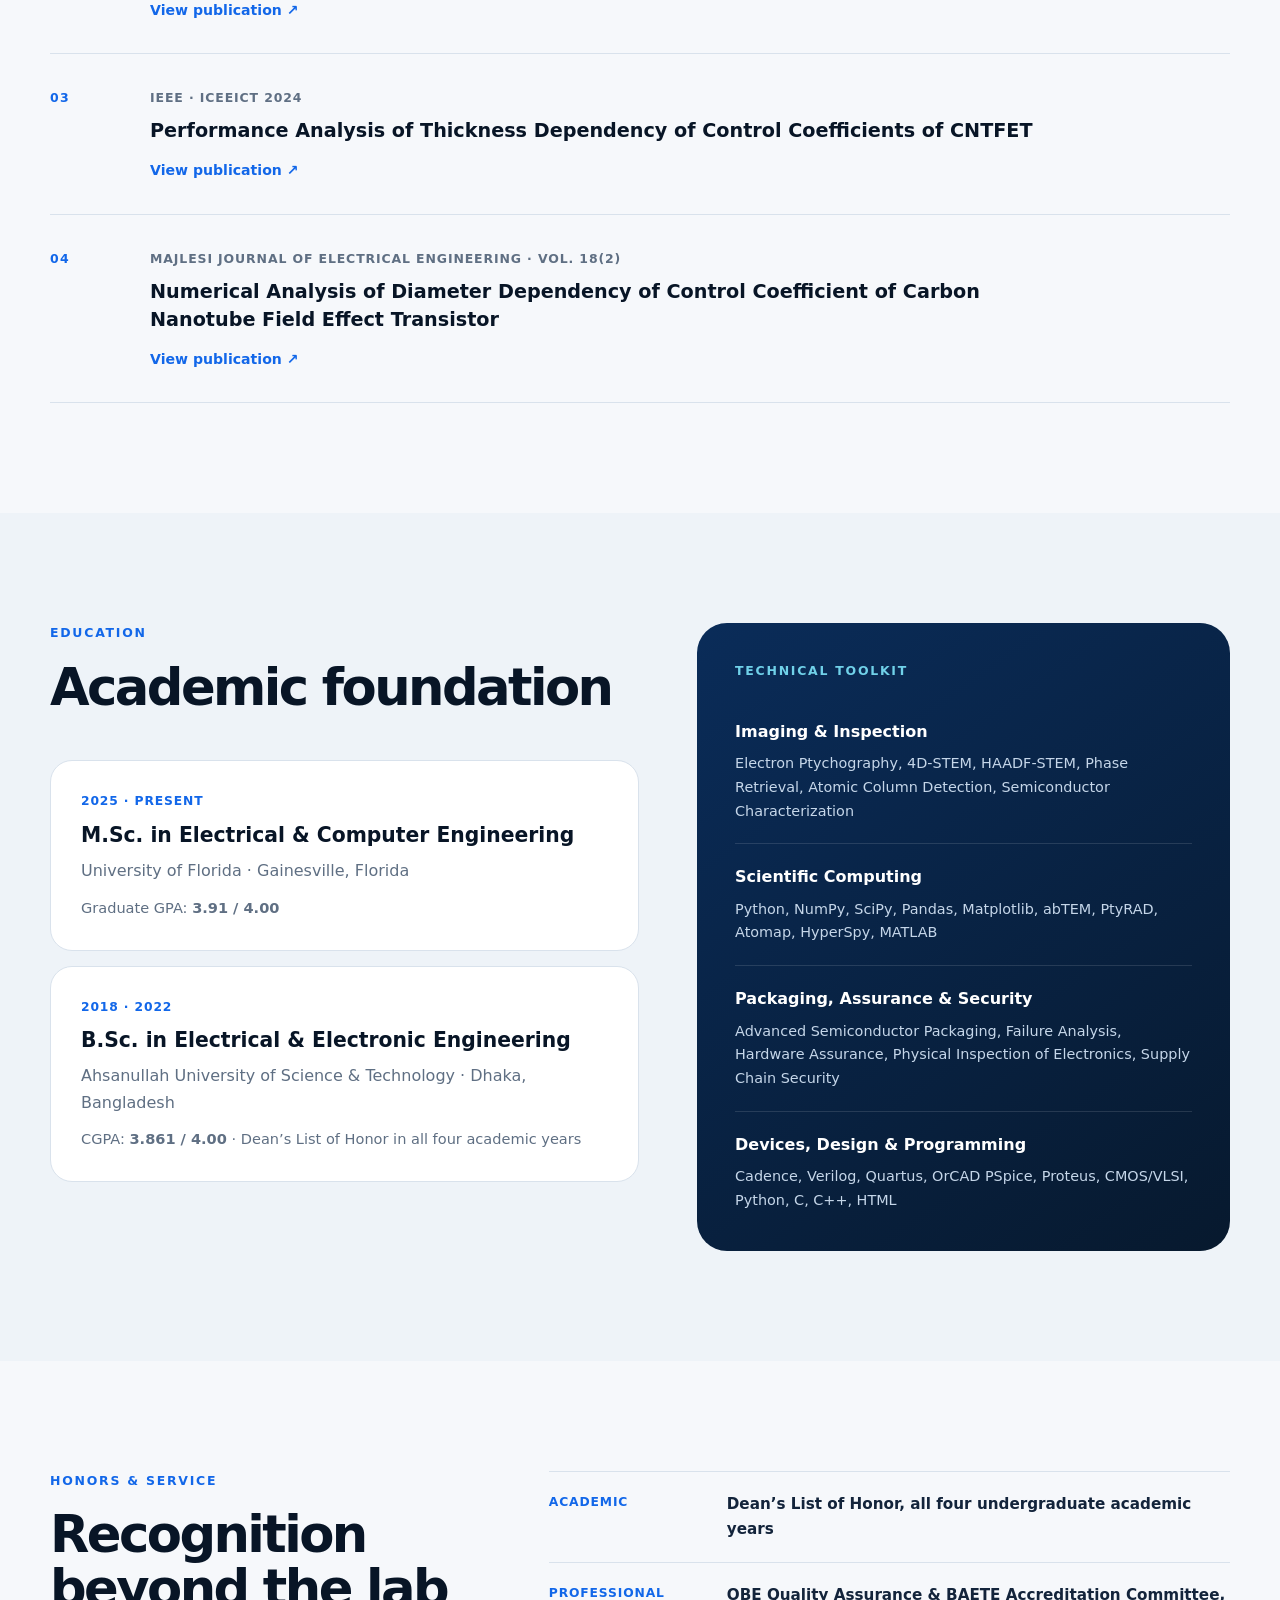
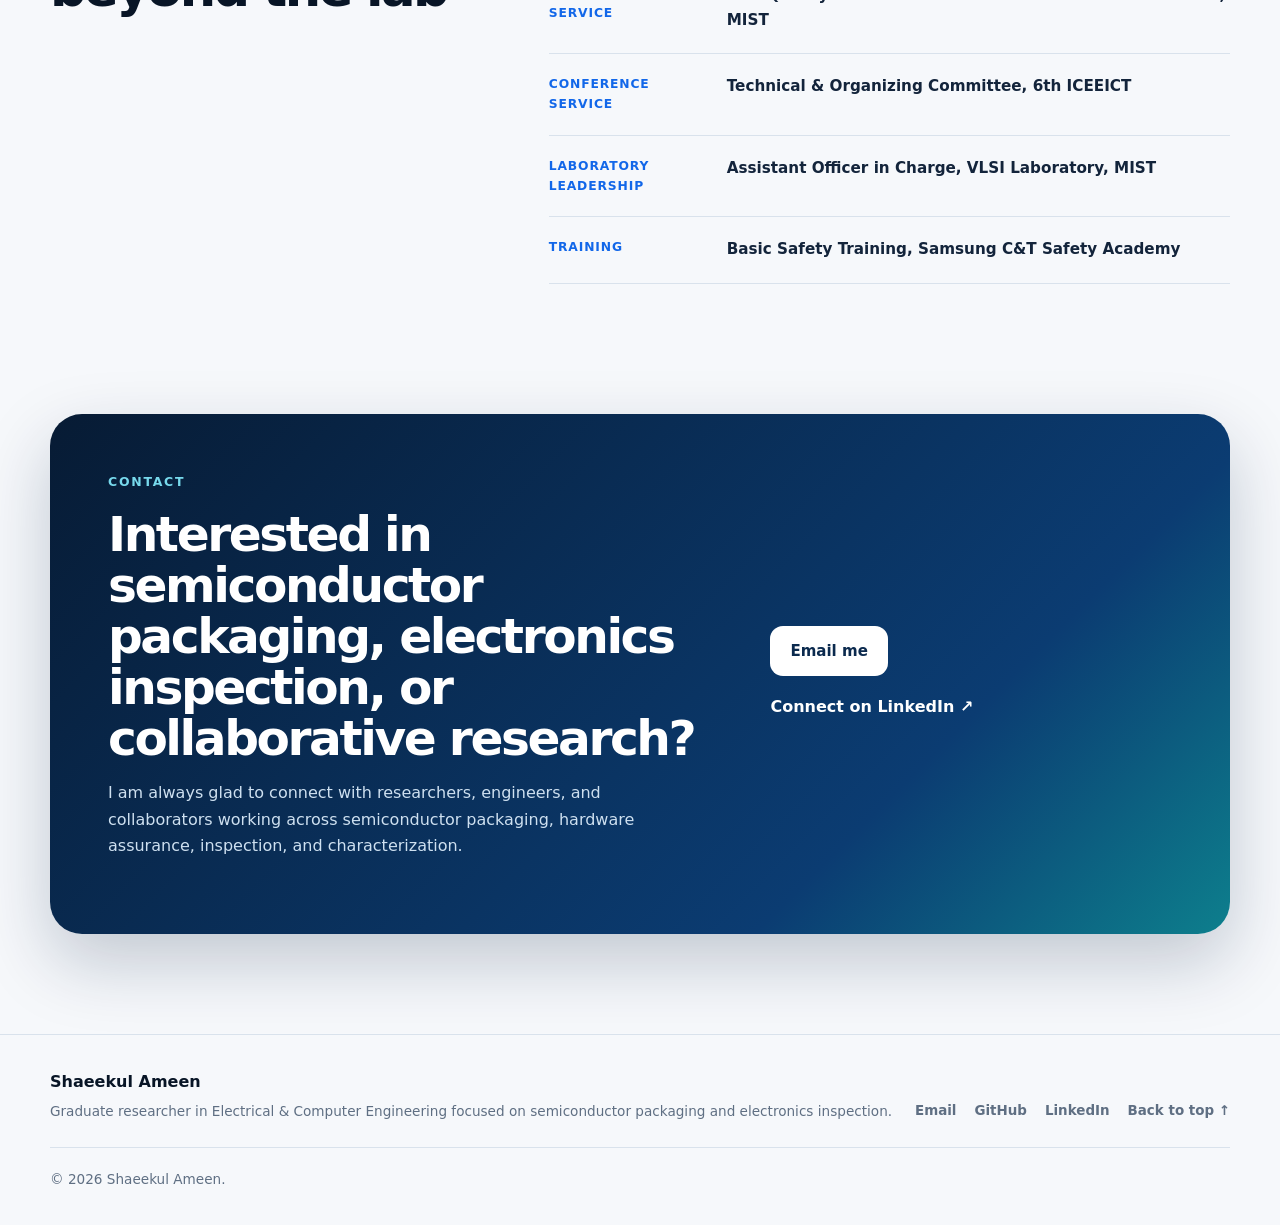
==== commit 629e39e3: "Update website for SCAN Lab research" ====
--- a/index.html
+++ b/index.html
@@ -3,15 +3,15 @@
 <head>
   <meta charset="UTF-8" />
   <meta name="viewport" content="width=device-width, initial-scale=1.0" />
-  <meta name="description" content="Shaeekul Ameen is a graduate researcher in Electrical and Computer Engineering at the University of Florida, working on electron ptychography, 4D-STEM, atomic electron tomography, semiconductor characterization, and nanoscale strain analysis." />
+  <meta name="description" content="Shaeekul Ameen is a graduate researcher in Electrical and Computer Engineering at the University of Florida focused on advanced semiconductor packaging, physical inspection of electronics, hardware assurance, and semiconductor characterization." />
   <meta name="author" content="Shaeekul Ameen" />
   <meta name="theme-color" content="#081526" />
-  <meta property="og:title" content="Shaeekul Ameen | Graduate Researcher" />
-  <meta property="og:description" content="Graduate researcher focused on atomic-scale semiconductor characterization, electron microscopy, computational imaging, and nanoelectronics." />
+  <meta property="og:title" content="Shaeekul Ameen | Semiconductor Packaging & Electronics Inspection" />
+  <meta property="og:description" content="Graduate researcher focused on advanced semiconductor packaging, electronics inspection, metrology, failure analysis, and hardware assurance." />
   <meta property="og:type" content="website" />
   <meta property="og:url" content="https://shaeekul-ameen.github.io/" />
-  <meta property="og:image" content="https://shaeekul-ameen.github.io/assets/images/shaeekul.png" />
-  <title>Shaeekul Ameen | Graduate Researcher</title>
+  <meta property="og:image" content="https://shaeekul-ameen.github.io/assets/images/profile-2026.jpg" />
+  <title>Shaeekul Ameen | Semiconductor Packaging & Electronics Inspection</title>
   <link rel="icon" type="image/png" href="assets/images/favicon.png" />
   <link rel="stylesheet" href="assets/style.css" />
   <script type="application/ld+json">
@@ -20,8 +20,8 @@
     "@type": "Person",
     "name": "Shaeekul Ameen",
     "url": "https://shaeekul-ameen.github.io/",
-    "image": "https://shaeekul-ameen.github.io/assets/images/shaeekul.png",
-    "jobTitle": "Graduate Research Assistant",
+    "image": "https://shaeekul-ameen.github.io/assets/images/profile-2026.jpg",
+    "jobTitle": "Graduate Researcher",
     "affiliation": {
       "@type": "CollegeOrUniversity",
       "name": "University of Florida"
@@ -69,10 +69,10 @@
       <div class="hero-glow hero-glow-two"></div>
       <div class="container hero-grid">
         <div class="hero-copy reveal">
-          <p class="eyebrow">Graduate Researcher · Electrical & Computer Engineering</p>
-          <h1>Atomic-scale insight for <span>next-generation semiconductor systems.</span></h1>
+          <p class="eyebrow">Graduate Researcher · Semiconductor Packaging · Electronics Inspection</p>
+          <h1>Imaging, metrology, and assurance for <span>next-generation electronics.</span></h1>
           <p class="hero-lead">
-            I am Shaeekul Ameen, a Graduate Research Assistant at the University of Florida working at the intersection of electron microscopy, computational imaging, semiconductor characterization, and nanoelectronics.
+            I am Shaeekul Ameen, a graduate researcher at the University of Florida focused on advanced semiconductor packaging, physical inspection of electronics, hardware assurance, and failure analysis through imaging, metrology, and computational methods.
           </p>
           <div class="hero-actions">
             <a class="btn btn-primary" href="#research">Explore my research</a>
@@ -86,17 +86,8 @@
         </div>
 
         <div class="hero-visual reveal reveal-delay-1">
-          <div class="portrait-frame">
-            <div class="portrait-grid"></div>
-            <img src="assets/images/shaeekul.png" alt="Portrait of Shaeekul Ameen" />
-            <div class="portrait-card portrait-card-top">
-              <span class="status-dot"></span>
-              <div><strong>University of Florida</strong><small>Graduate Research Assistant</small></div>
-            </div>
-            <div class="portrait-card portrait-card-bottom">
-              <span class="mini-label">Focus</span>
-              <strong>Electron Ptychography · 4D-STEM · AET</strong>
-            </div>
+          <div class="portrait-frame portrait-frame-round">
+            <img src="assets/images/profile-2026.jpg" alt="Portrait of Shaeekul Ameen" />
           </div>
         </div>
       </div>
@@ -104,8 +95,8 @@
       <div class="container metrics reveal reveal-delay-2" aria-label="Profile highlights">
         <div class="metric"><strong>4</strong><span>Peer-reviewed publications</span></div>
         <div class="metric"><strong>3.91</strong><span>Graduate GPA at UF</span></div>
-        <div class="metric"><strong>2025</strong><span>Joined UF research program</span></div>
-        <div class="metric"><strong>4D-STEM</strong><span>Atomic-scale characterization</span></div>
+        <div class="metric"><strong>2026</strong><span>Joined SCAN Lab</span></div>
+        <div class="metric"><strong>Packaging &amp; Security</strong><span>Current research direction</span></div>
       </div>
     </section>
 
@@ -113,22 +104,22 @@
       <div class="container split-layout">
         <div class="section-heading reveal">
           <p class="eyebrow">About</p>
-          <h2>Research shaped by imaging, physics, and computation.</h2>
+          <h2>Research aligned with packaging, assurance, and inspection.</h2>
         </div>
         <div class="about-copy reveal reveal-delay-1">
           <p>
-            My work centers on extracting quantitative structural information from nanoscale materials using advanced electron microscopy and computational reconstruction. At the Pico scale Engineering Research Lab (PERL), I develop and apply workflows for electron ptychography and atomic electron tomography to study atomic structure, lattice distortion, defects, and semiconductor interfaces.
+            My current research direction aligns with the Security and Assurance (SCAN) Lab led by Dr. Navid Asadi at the University of Florida. The lab focuses on electronics inspection, metrology, failure analysis, assurance, and supply chain security, supported by advanced imaging and characterization infrastructure.
           </p>
           <p>
-            Before joining the University of Florida, I taught electrical and electronic engineering courses across multiple universities in Bangladesh. That experience continues to shape how I communicate technical ideas, mentor students, and approach research problems with both rigor and clarity.
+            I am especially interested in advanced semiconductor packaging, physical attacks and inspection of electronics, and inspection-driven analysis of package and device structures. My earlier experience in electron ptychography, 4D-STEM, and quantitative characterization provides a strong foundation in imaging, data analysis, and semiconductor research.
           </p>
           <div class="about-tags" aria-label="Research keywords">
-            <span>Electron Ptychography</span>
+            <span>Advanced Semiconductor Packaging</span>
+            <span>Physical Inspection of Electronics</span>
+            <span>Failure Analysis</span>
+            <span>Hardware Assurance</span>
+            <span>Supply Chain Security</span>
             <span>4D-STEM</span>
-            <span>Atomic Electron Tomography</span>
-            <span>Semiconductor Characterization</span>
-            <span>Strain Mapping</span>
-            <span>Nanoelectronics</span>
           </div>
         </div>
       </div>
@@ -139,55 +130,55 @@
         <div class="section-heading centered reveal">
           <p class="eyebrow">Research</p>
           <h2>What I work on</h2>
-          <p class="section-intro">A focused research program connecting high-resolution microscopy with quantitative analysis of semiconductor structure and behavior.</p>
+          <p class="section-intro">My present focus is centered on semiconductor packaging, inspection, and electronics assurance, while building on a strong background in imaging and semiconductor characterization.</p>
         </div>
 
         <div class="research-grid">
           <article class="research-card featured reveal">
             <div class="card-number">01</div>
             <div class="research-icon microscopy-icon" aria-hidden="true"><span></span><span></span><span></span></div>
-            <h3>Electron Ptychography & 4D-STEM</h3>
-            <p>Phase retrieval and multislice reconstruction for atomic-resolution imaging, with computational workflows built around PtyRAD, abTEM, HyperSpy, and Python.</p>
+            <h3>Advanced Packaging Inspection &amp; Metrology</h3>
+            <p>Research focused on advanced packaging structures such as chiplets, interposers, redistribution layers, and fine-pitch interconnects, where reliable inspection and metrology are essential.</p>
             <ul>
-              <li>Diffraction-data phase retrieval</li>
-              <li>Multislice reconstruction</li>
-              <li>Atomic-column localization</li>
+              <li>Chiplets, interposers, and RDLs</li>
+              <li>X-ray and SAM based inspection</li>
+              <li>Reliability and metrology workflows</li>
             </ul>
           </article>
 
           <article class="research-card reveal reveal-delay-1">
             <div class="card-number">02</div>
             <div class="research-icon atom-icon" aria-hidden="true"><span></span><span></span><span></span><span></span></div>
-            <h3>Atomic Electron Tomography</h3>
-            <p>Three-dimensional atomic reconstruction from tilt-series projections for structural characterization of nanoscale materials and defects.</p>
+            <h3>Physical Attacks &amp; Inspection of Electronics</h3>
+            <p>Exploring imaging and probing approaches for electronics inspection, including optical methods, SEM, X-ray, and related techniques used for failure analysis and trust assessment.</p>
             <ul>
-              <li>3D atomic reconstruction</li>
-              <li>Tilt-series analysis</li>
-              <li>Nanoscale defect characterization</li>
+              <li>Reverse engineering awareness</li>
+              <li>Defect and anomaly inspection</li>
+              <li>Physical assurance of electronics</li>
             </ul>
           </article>
 
           <article class="research-card reveal reveal-delay-2">
             <div class="card-number">03</div>
             <div class="research-icon strain-icon" aria-hidden="true"><span></span><span></span><span></span></div>
-            <h3>Semiconductor Strain & Interface Analysis</h3>
-            <p>Quantitative lattice-spacing and strain analysis of semiconductor nanostructures, including Si/SiGe interfaces and local lattice distortions.</p>
+            <h3>Hardware Assurance &amp; Failure Analysis</h3>
+            <p>Interest in physically grounded workflows for defect localization, counterfeit awareness, tamper assessment, and inspection-informed root-cause analysis of electronic systems.</p>
             <ul>
-              <li>Gaussian peak fitting</li>
-              <li>Lattice and strain mapping</li>
-              <li>Interface characterization</li>
+              <li>Failure analysis perspectives</li>
+              <li>Counterfeit and tamper awareness</li>
+              <li>Security and trust focused inspection</li>
             </ul>
           </article>
 
           <article class="research-card reveal reveal-delay-3">
             <div class="card-number">04</div>
             <div class="research-icon device-icon" aria-hidden="true"><span></span><span></span><span></span></div>
-            <h3>Nanoelectronics & Device Physics</h3>
-            <p>Earlier research focused on carbon-nanotube field-effect transistors, numerical device modeling, and the influence of geometric parameters on transport behavior.</p>
+            <h3>Semiconductor Imaging &amp; Characterization</h3>
+            <p>My earlier work in electron ptychography, 4D-STEM, and semiconductor characterization continues to inform how I approach quantitative imaging and analysis problems.</p>
             <ul>
-              <li>CNTFET simulation</li>
-              <li>Device parameter analysis</li>
-              <li>VLSI and nanoelectronics</li>
+              <li>Electron ptychography</li>
+              <li>4D-STEM and quantitative analysis</li>
+              <li>Semiconductor interface characterization</li>
             </ul>
           </article>
         </div>
@@ -204,14 +195,27 @@
         <div class="timeline">
           <article class="timeline-item reveal">
             <div class="timeline-marker"></div>
-            <div class="timeline-date">Aug 2025 · Present</div>
+            <div class="timeline-date">Aug 2026 · Present</div>
+            <div class="timeline-content">
+              <div class="timeline-topline">
+                <h3>Graduate Research Assistant</h3>
+                <span>Gainesville, Florida</span>
+              </div>
+              <h4>Security and Assurance (SCAN) Lab, University of Florida</h4>
+              <p>Research aligned with Dr. Navid Asadi’s SCAN Lab, with focus on advanced semiconductor packaging, physical inspection of electronics, metrology, failure analysis, and hardware assurance.</p>
+            </div>
+          </article>
+
+          <article class="timeline-item reveal">
+            <div class="timeline-marker"></div>
+            <div class="timeline-date">Aug 2025 · Jul 2026</div>
             <div class="timeline-content">
               <div class="timeline-topline">
                 <h3>Graduate Research Assistant</h3>
                 <span>Gainesville, Florida</span>
               </div>
               <h4>Pico scale Engineering Research Lab (PERL), University of Florida</h4>
-              <p>Research in electron ptychography and atomic electron tomography for high-resolution characterization of nanoscale materials, including phase retrieval, 3D reconstruction, atomic-column analysis, and quantitative lattice/strain measurements.</p>
+              <p>Research in electron ptychography and 4D-STEM for high-resolution characterization of nanoscale materials, including phase retrieval, atomic-column analysis, and quantitative lattice/strain measurements.</p>
             </div>
           </article>
 
@@ -273,28 +277,28 @@
               <div class="ptycho-scan"></div>
             </div>
             <div class="project-copy">
-              <span class="project-label">Primary Research</span>
-              <h3>Atomic-Scale Characterization of Semiconductor Nanostructures</h3>
-              <p>Developed electron ptychography reconstruction and analysis workflows using PtyRAD, abTEM, Atomap, and HyperSpy. Performed atomic-column detection, Gaussian fitting, lattice-spacing measurements, and strain mapping for quantitative Si/SiGe interface analysis.</p>
-              <div class="tech-row"><span>Python</span><span>PtyRAD</span><span>abTEM</span><span>Atomap</span><span>HyperSpy</span></div>
+              <span class="project-label">Current Direction</span>
+              <h3>Advanced Semiconductor Packaging Inspection &amp; Characterization</h3>
+              <p>Building a research direction around chiplets, interposers, redistribution layers, and fine-pitch interconnects, with emphasis on imaging, metrology, defect identification, and inspection workflows for next-generation package structures.</p>
+              <div class="tech-row"><span>Advanced Packaging</span><span>Chiplets</span><span>Metrology</span><span>Reliability</span></div>
             </div>
           </article>
 
           <article class="project-card reveal reveal-delay-1">
             <div class="project-copy">
-              <span class="project-label">VLSI</span>
-              <h3>CMOS Full Adder Design & Layout</h3>
-              <p>Designed and analyzed four CMOS full-adder cells, including schematic simulation, physical layout, DRC/LVS verification, and power-delay trade-off evaluation.</p>
-              <div class="tech-row"><span>Cadence</span><span>CMOS</span><span>DRC/LVS</span></div>
+              <span class="project-label">Electronics Inspection</span>
+              <h3>Physical Inspection &amp; Attacks on Electronics</h3>
+              <p>Exploring failure analysis and trust-oriented inspection of electronics through imaging, probing, and device-level analysis methods used for security and assurance.</p>
+              <div class="tech-row"><span>Hardware Assurance</span><span>Inspection</span><span>Failure Analysis</span></div>
             </div>
           </article>
 
           <article class="project-card reveal reveal-delay-2">
             <div class="project-copy">
-              <span class="project-label">Embedded Systems</span>
-              <h3>Fault Detection & Control Prototypes</h3>
-              <p>Built Arduino-based engineering prototypes for underground fault detection, DC motor control, and low-cost traffic management systems.</p>
-              <div class="tech-row"><span>Arduino</span><span>Electronics</span><span>Prototyping</span></div>
+              <span class="project-label">Imaging Background</span>
+              <h3>Electron Ptychography &amp; Strain Analysis</h3>
+              <p>Developed computational workflows for electron ptychography, atomic-column detection, lattice-spacing measurement, and strain mapping for semiconductor interface characterization.</p>
+              <div class="tech-row"><span>Python</span><span>PtyRAD</span><span>abTEM</span><span>Strain Mapping</span></div>
             </div>
           </article>
         </div>
@@ -374,20 +378,20 @@
         <aside class="skills-panel reveal reveal-delay-2">
           <p class="eyebrow">Technical Toolkit</p>
           <div class="skill-group">
-            <h3>Microscopy & Imaging</h3>
-            <p>Electron Ptychography, 4D-STEM, AET, HAADF-STEM, Multislice Reconstruction, Phase Retrieval, Atomic Column Detection</p>
+            <h3>Imaging &amp; Inspection</h3>
+            <p>Electron Ptychography, 4D-STEM, HAADF-STEM, Phase Retrieval, Atomic Column Detection, Semiconductor Characterization</p>
           </div>
           <div class="skill-group">
             <h3>Scientific Computing</h3>
             <p>Python, NumPy, SciPy, Pandas, Matplotlib, abTEM, PtyRAD, Atomap, HyperSpy, MATLAB</p>
           </div>
           <div class="skill-group">
-            <h3>Devices & Design</h3>
-            <p>Cadence, Verilog, Quartus, OrCAD PSpice, Proteus, CMOS/VLSI, CNTFET modeling</p>
+            <h3>Packaging, Assurance &amp; Security</h3>
+            <p>Advanced Semiconductor Packaging, Failure Analysis, Hardware Assurance, Physical Inspection of Electronics, Supply Chain Security</p>
           </div>
           <div class="skill-group">
-            <h3>Programming</h3>
-            <p>Python, C, C++, MATLAB, Verilog, HTML</p>
+            <h3>Devices, Design &amp; Programming</h3>
+            <p>Cadence, Verilog, Quartus, OrCAD PSpice, Proteus, CMOS/VLSI, Python, C, C++, HTML</p>
           </div>
         </aside>
       </div>
@@ -413,8 +417,8 @@
       <div class="container contact-card reveal">
         <div>
           <p class="eyebrow">Contact</p>
-          <h2>Interested in semiconductor characterization, microscopy, or collaborative research?</h2>
-          <p>I am always glad to connect with researchers, engineers, and collaborators working across microscopy, semiconductors, nanoelectronics, and computational imaging.</p>
+          <h2>Interested in semiconductor packaging, electronics inspection, or collaborative research?</h2>
+          <p>I am always glad to connect with researchers, engineers, and collaborators working across semiconductor packaging, hardware assurance, inspection, and characterization.</p>
         </div>
         <div class="contact-actions">
           <a class="btn btn-light" href="mailto:shaeekul.ameen@ufl.edu">Email me</a>
@@ -428,7 +432,7 @@
     <div class="container footer-wrap">
       <div>
         <strong>Shaeekul Ameen</strong>
-        <p>Graduate researcher in Electrical & Computer Engineering.</p>
+        <p>Graduate researcher in Electrical & Computer Engineering focused on semiconductor packaging and electronics inspection.</p>
       </div>
       <div class="footer-links">
         <a href="mailto:shaeekul.ameen@ufl.edu">Email</a>
--- a/assets/style.css
+++ b/assets/style.css
@@ -127,27 +127,19 @@
 
 .hero-visual { position: relative; display: flex; justify-content: center; }
 .portrait-frame {
-  position: relative; width: min(100%, 430px); aspect-ratio: .82;
-  border-radius: 36px; padding: 14px; background: var(--surface);
+  position: relative; width: min(100%, 420px); aspect-ratio: 1;
+  border-radius: 50%; padding: 14px; background: linear-gradient(145deg, color-mix(in srgb, var(--surface) 90%, #ffffff 10%), color-mix(in srgb, var(--surface-2) 72%, transparent));
   box-shadow: var(--shadow); border: 1px solid var(--line);
 }
-.portrait-frame::before { content: ""; position: absolute; inset: -16px 38px 42px -20px; border: 1px solid color-mix(in srgb, var(--blue) 28%, transparent); border-radius: 42px; z-index: -1; }
-.portrait-frame img { width: 100%; height: 100%; object-fit: cover; object-position: 50% 26%; border-radius: 25px; }
-.portrait-grid { position: absolute; inset: 0; border-radius: 36px; background-image: linear-gradient(rgba(18,103,233,.05) 1px, transparent 1px), linear-gradient(90deg, rgba(18,103,233,.05) 1px, transparent 1px); background-size: 28px 28px; pointer-events: none; }
-.portrait-card { position: absolute; display: flex; gap: 10px; align-items: center; border: 1px solid color-mix(in srgb, var(--line) 85%, transparent); background: color-mix(in srgb, var(--surface) 90%, transparent); backdrop-filter: blur(14px); box-shadow: 0 14px 34px rgba(10,31,59,.14); border-radius: 16px; }
-.portrait-card-top { left: -44px; top: 38px; padding: 12px 14px; }
-.portrait-card-top strong, .portrait-card-top small { display: block; }
-.portrait-card-top strong { font-size: .85rem; }
-.portrait-card-top small { color: var(--muted); font-size: .73rem; margin-top: 1px; }
-.status-dot { width: 9px; height: 9px; border-radius: 50%; background: #1ab77a; box-shadow: 0 0 0 5px rgba(26,183,122,.12); }
-.portrait-card-bottom { right: -34px; bottom: 36px; flex-direction: column; align-items: flex-start; gap: 3px; padding: 13px 16px; max-width: 260px; }
-.portrait-card-bottom strong { font-size: .83rem; line-height: 1.4; }
-.mini-label { color: var(--blue); font-weight: 800; font-size: .68rem; text-transform: uppercase; letter-spacing: .1em; }
+.portrait-frame::before { content: ""; position: absolute; inset: -16px; border: 1px solid color-mix(in srgb, var(--blue) 28%, transparent); border-radius: 50%; z-index: -1; }
+.portrait-frame::after { content: ""; position: absolute; inset: 24px; border: 1px solid color-mix(in srgb, var(--blue) 18%, transparent); border-radius: 50%; pointer-events: none; }
+.portrait-frame img { width: 100%; height: 100%; object-fit: cover; object-position: 50% 35%; border-radius: 50%; }
+.portrait-grid, .portrait-card, .portrait-card-top, .portrait-card-bottom, .status-dot, .mini-label { display: none; }
 .metrics { display: grid; grid-template-columns: repeat(4, 1fr); margin-top: 88px; padding: 24px 0; border-top: 1px solid var(--line); border-bottom: 1px solid var(--line); position: relative; z-index: 2; }
 .metric { padding: 7px 28px; border-right: 1px solid var(--line); }
 .metric:first-child { padding-left: 0; }
 .metric:last-child { border-right: 0; }
-.metric strong { display: block; font-size: 1.45rem; color: var(--navy); letter-spacing: -.03em; }
+.metric strong { display: block; font-size: clamp(1.2rem, 2vw, 1.45rem); color: var(--navy); letter-spacing: -.03em; }
 .metric span { display: block; color: var(--muted); font-size: .84rem; margin-top: 2px; }
 
 .section-heading { max-width: 650px; margin-bottom: 46px; }
@@ -305,9 +297,7 @@
   .hero h1 { font-size: clamp(3rem, 15vw, 4.7rem); }
   .hero-lead { font-size: 1rem; }
   .hero-visual { justify-content: center; }
-  .portrait-frame { width: min(90%, 380px); margin-left: 0; }
-  .portrait-card-top { left: -12px; top: 24px; }
-  .portrait-card-bottom { right: -10px; bottom: 24px; max-width: 230px; }
+  .portrait-frame { width: min(82vw, 360px); margin-left: 0; }
   .metrics { margin-top: 62px; }
   .metric { padding-left: 16px; padding-right: 16px; }
   .metric:first-child { padding-left: 0; }
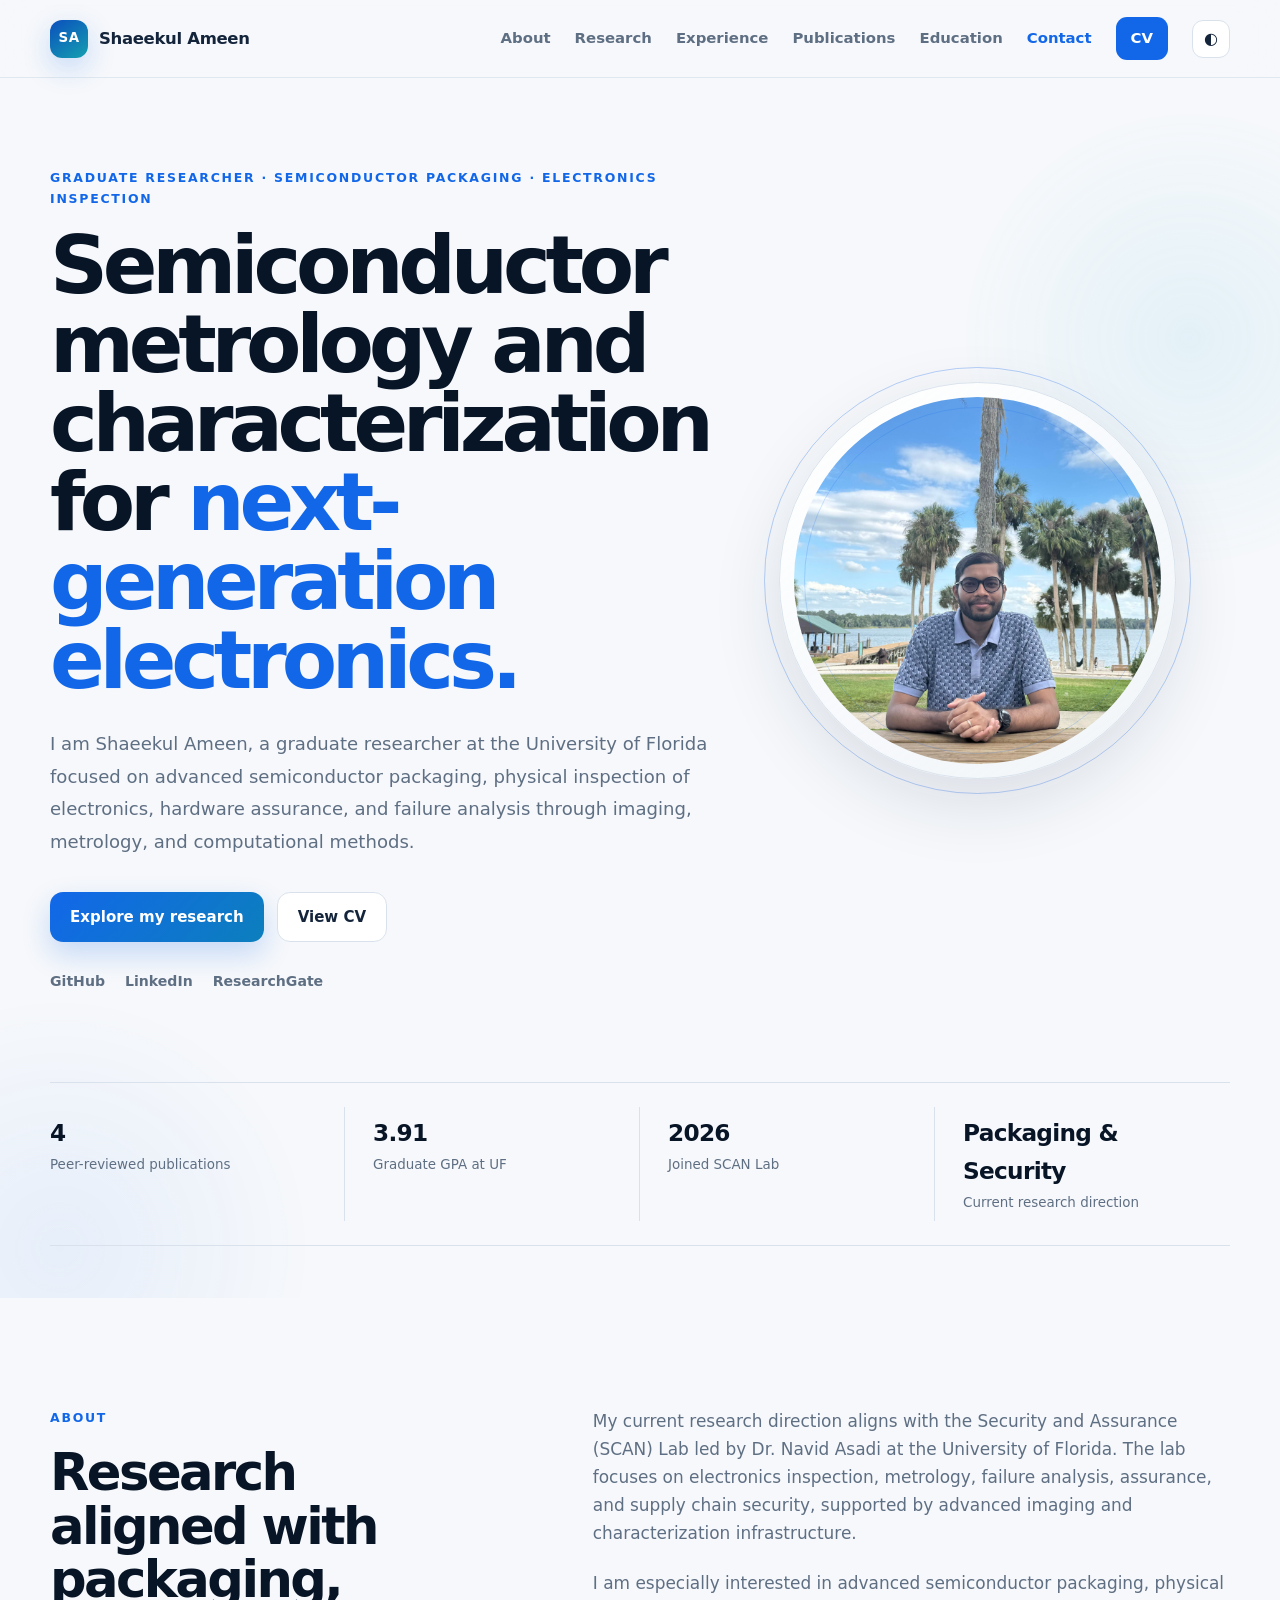
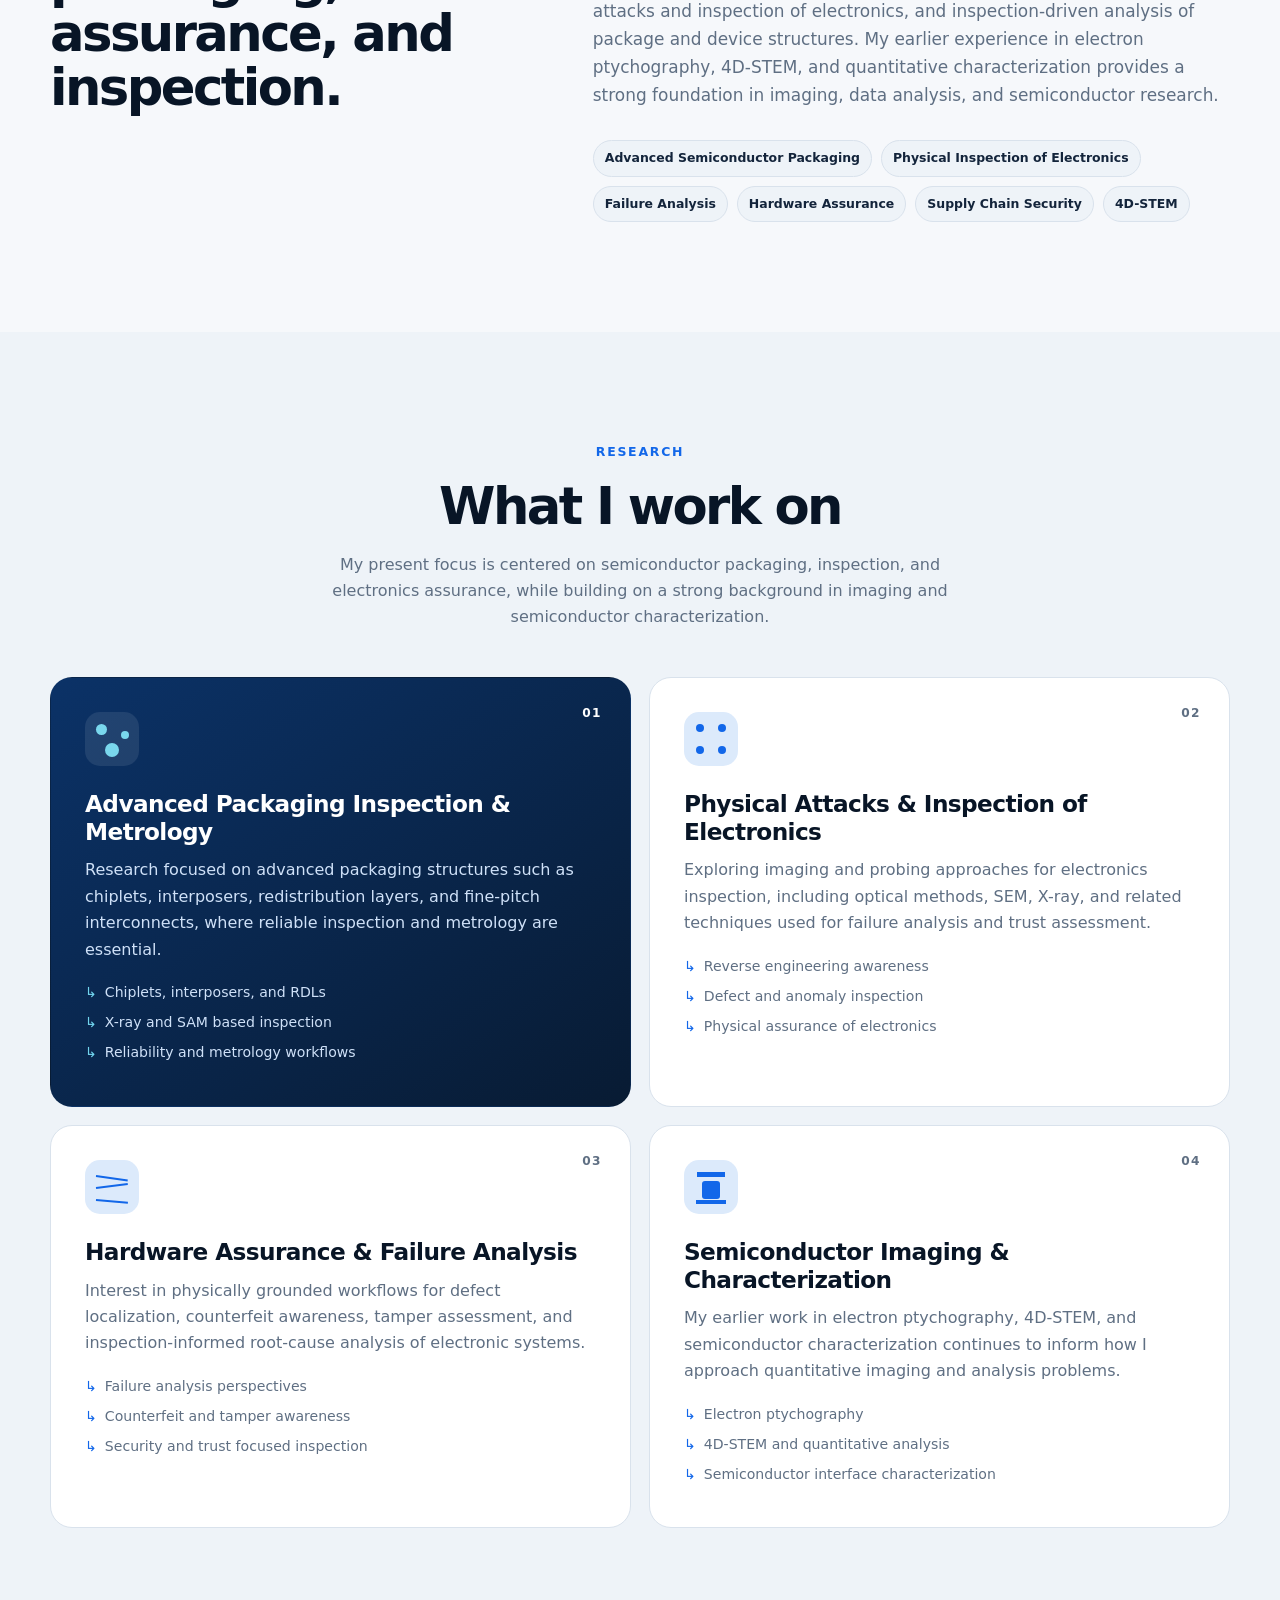
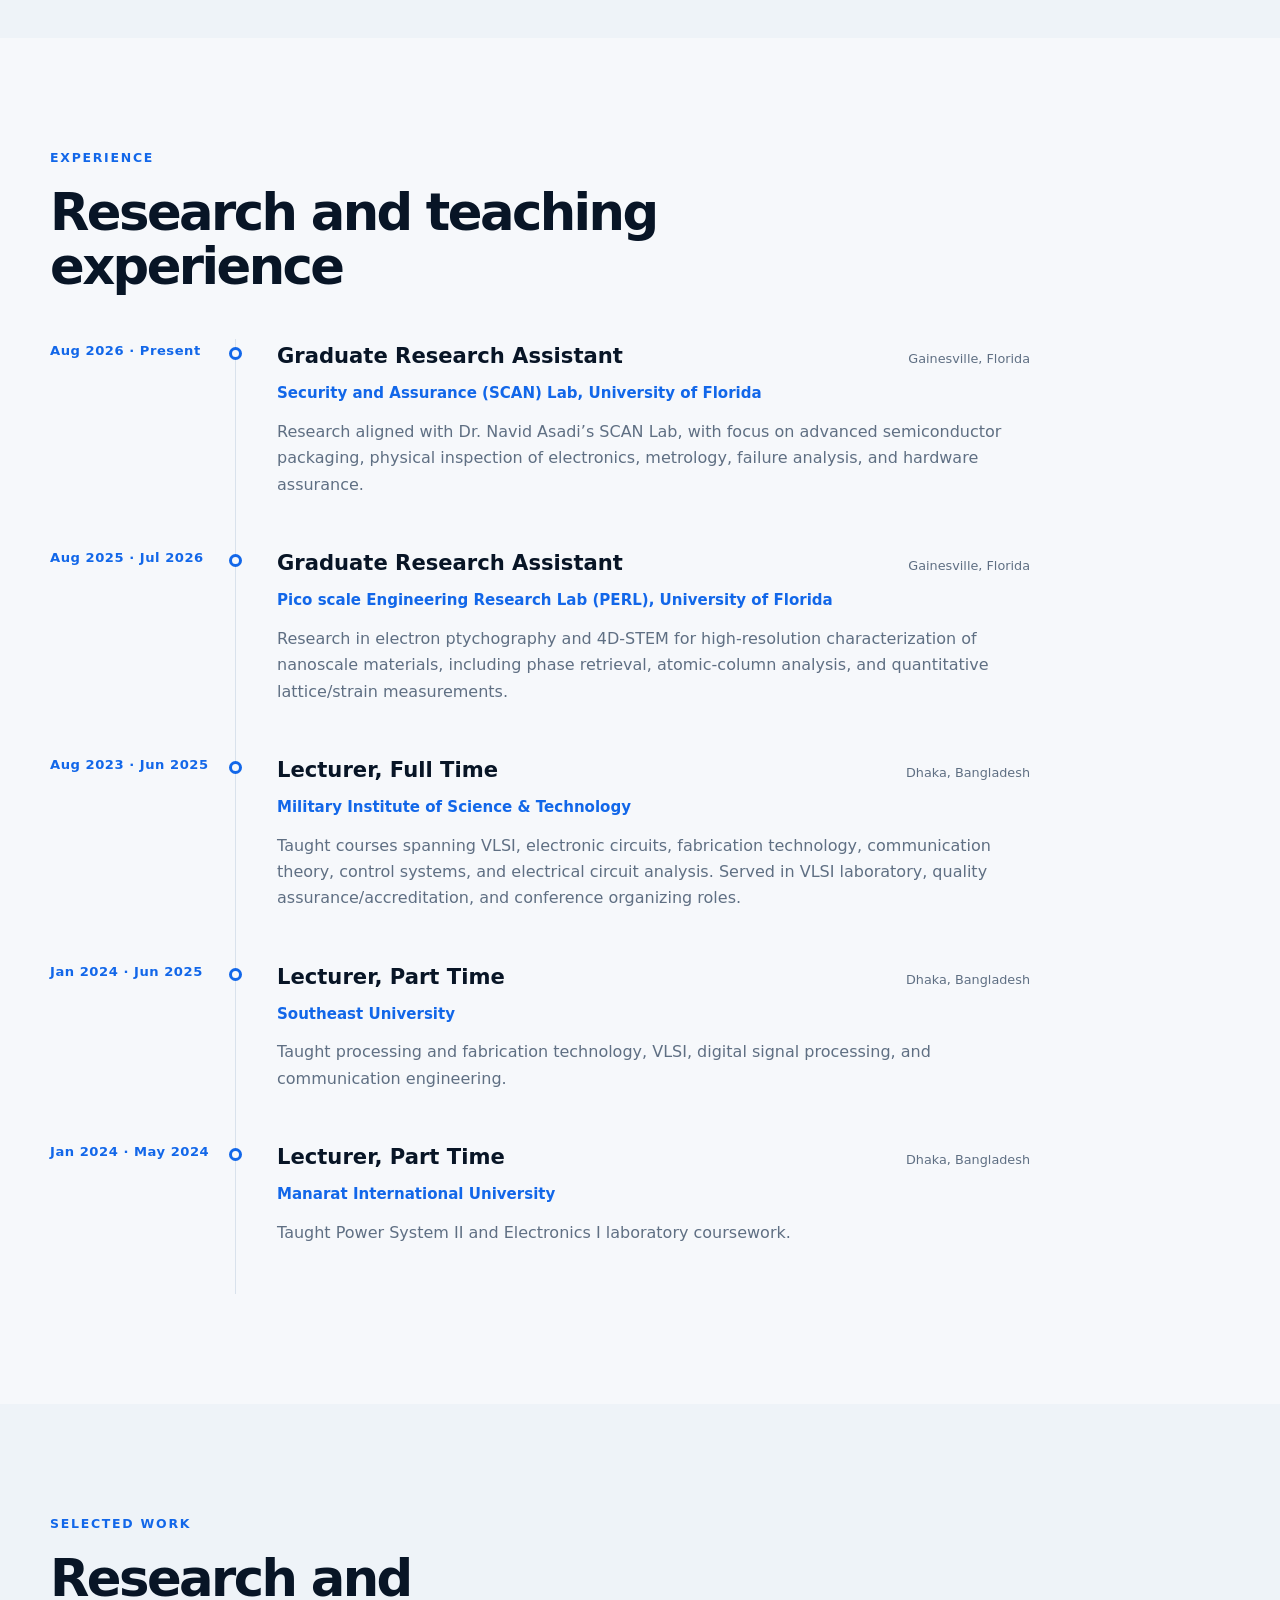
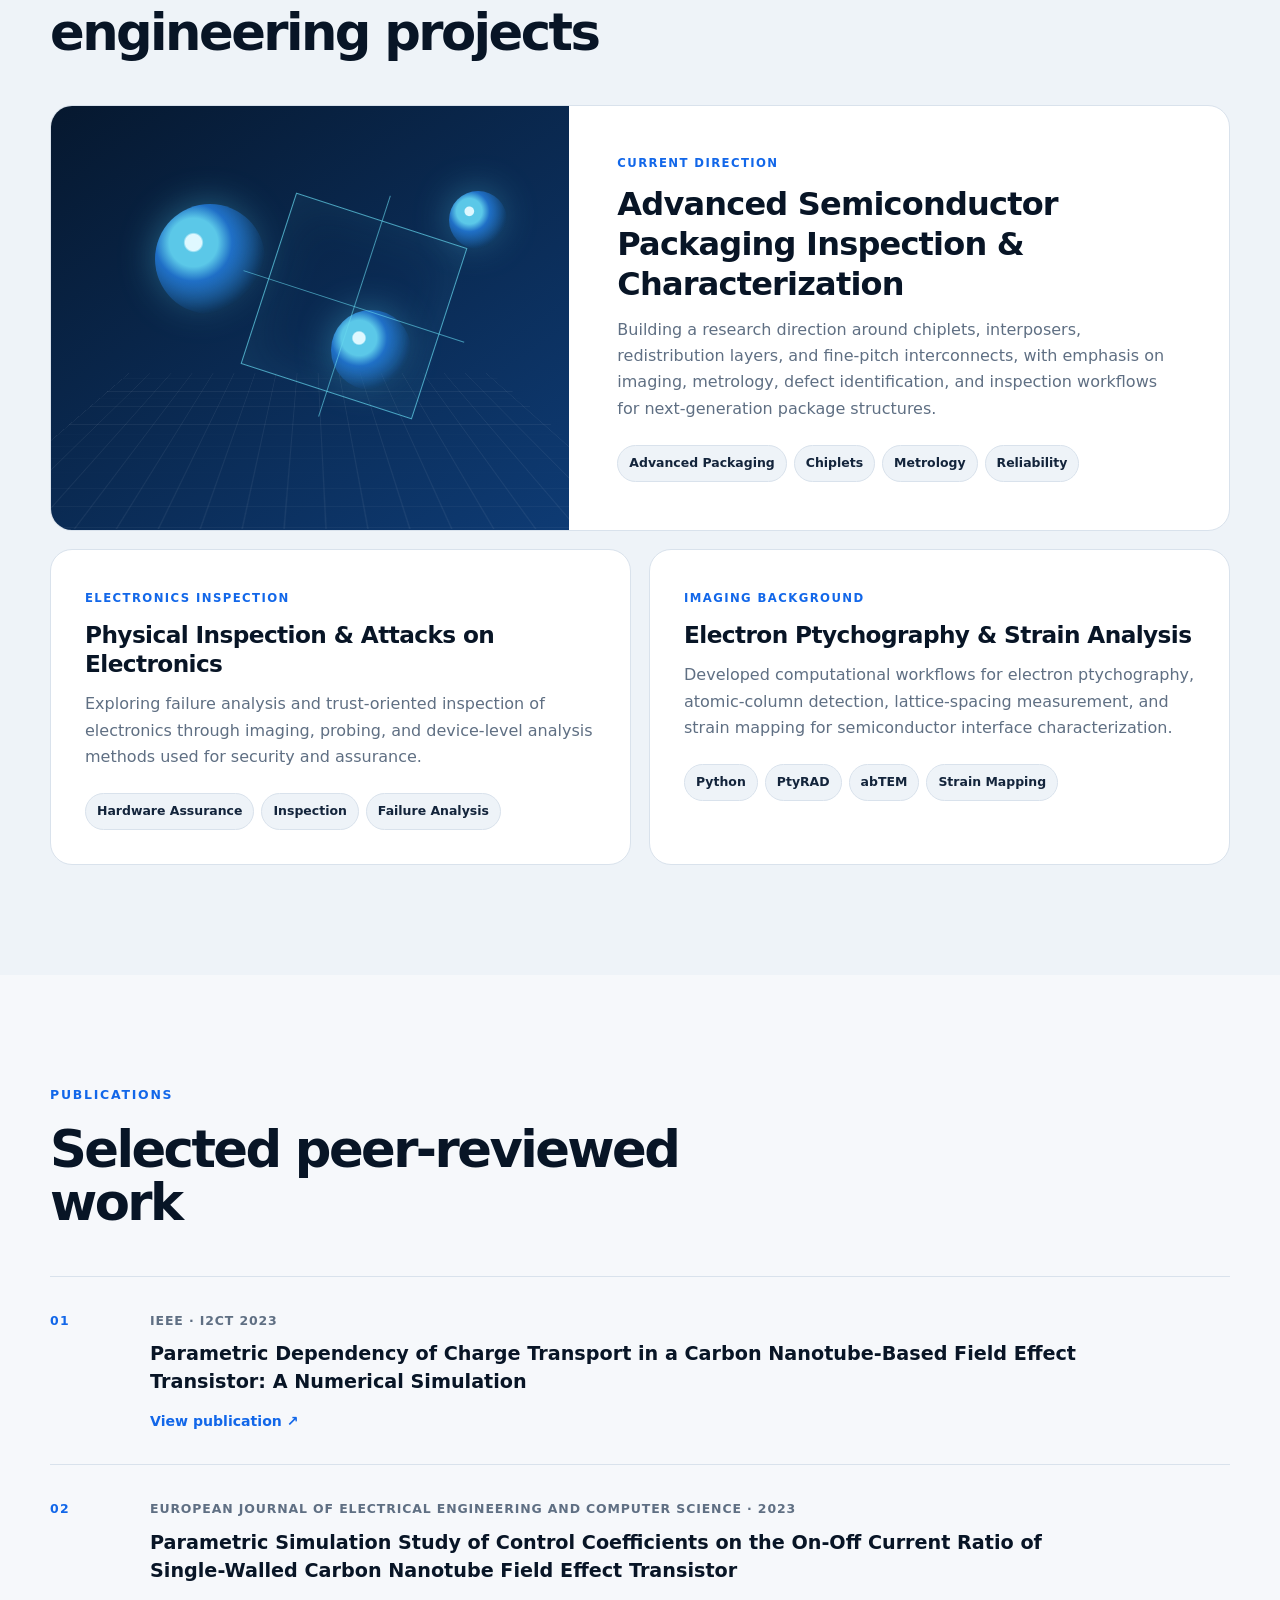
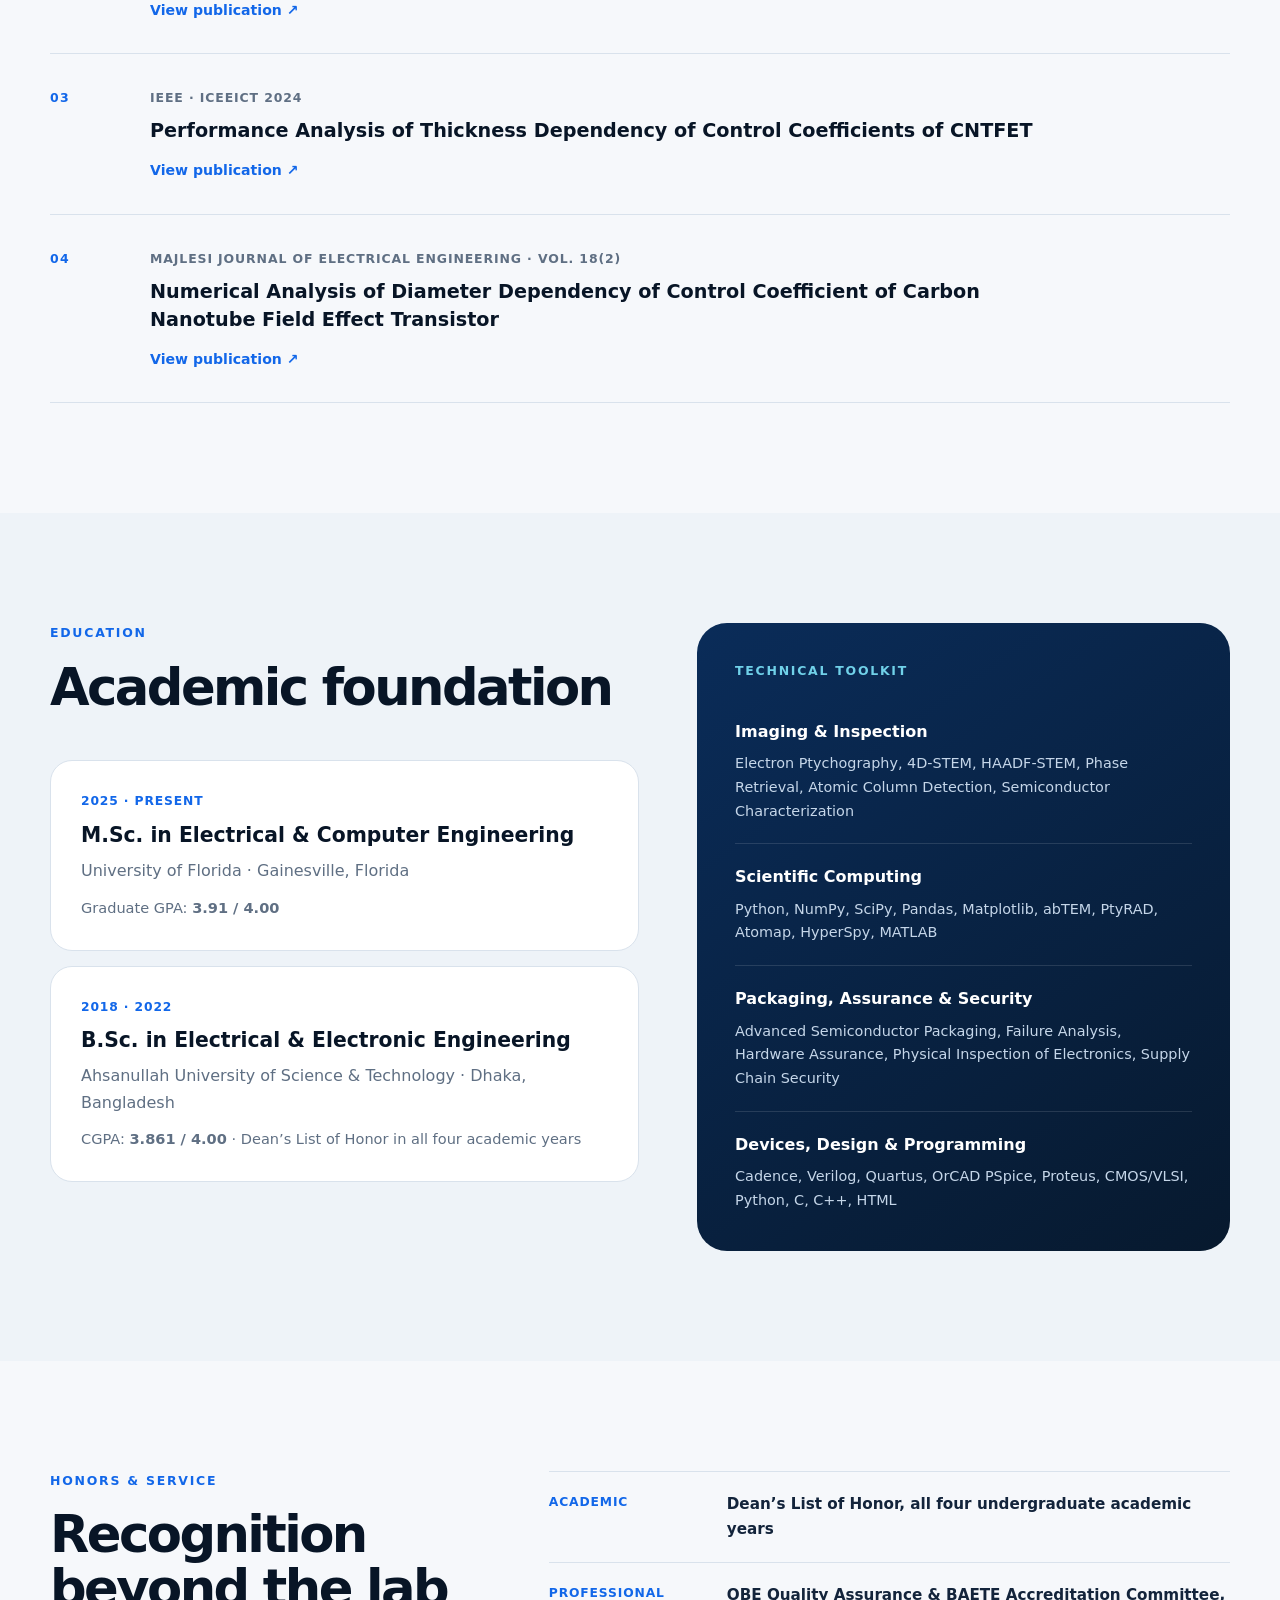
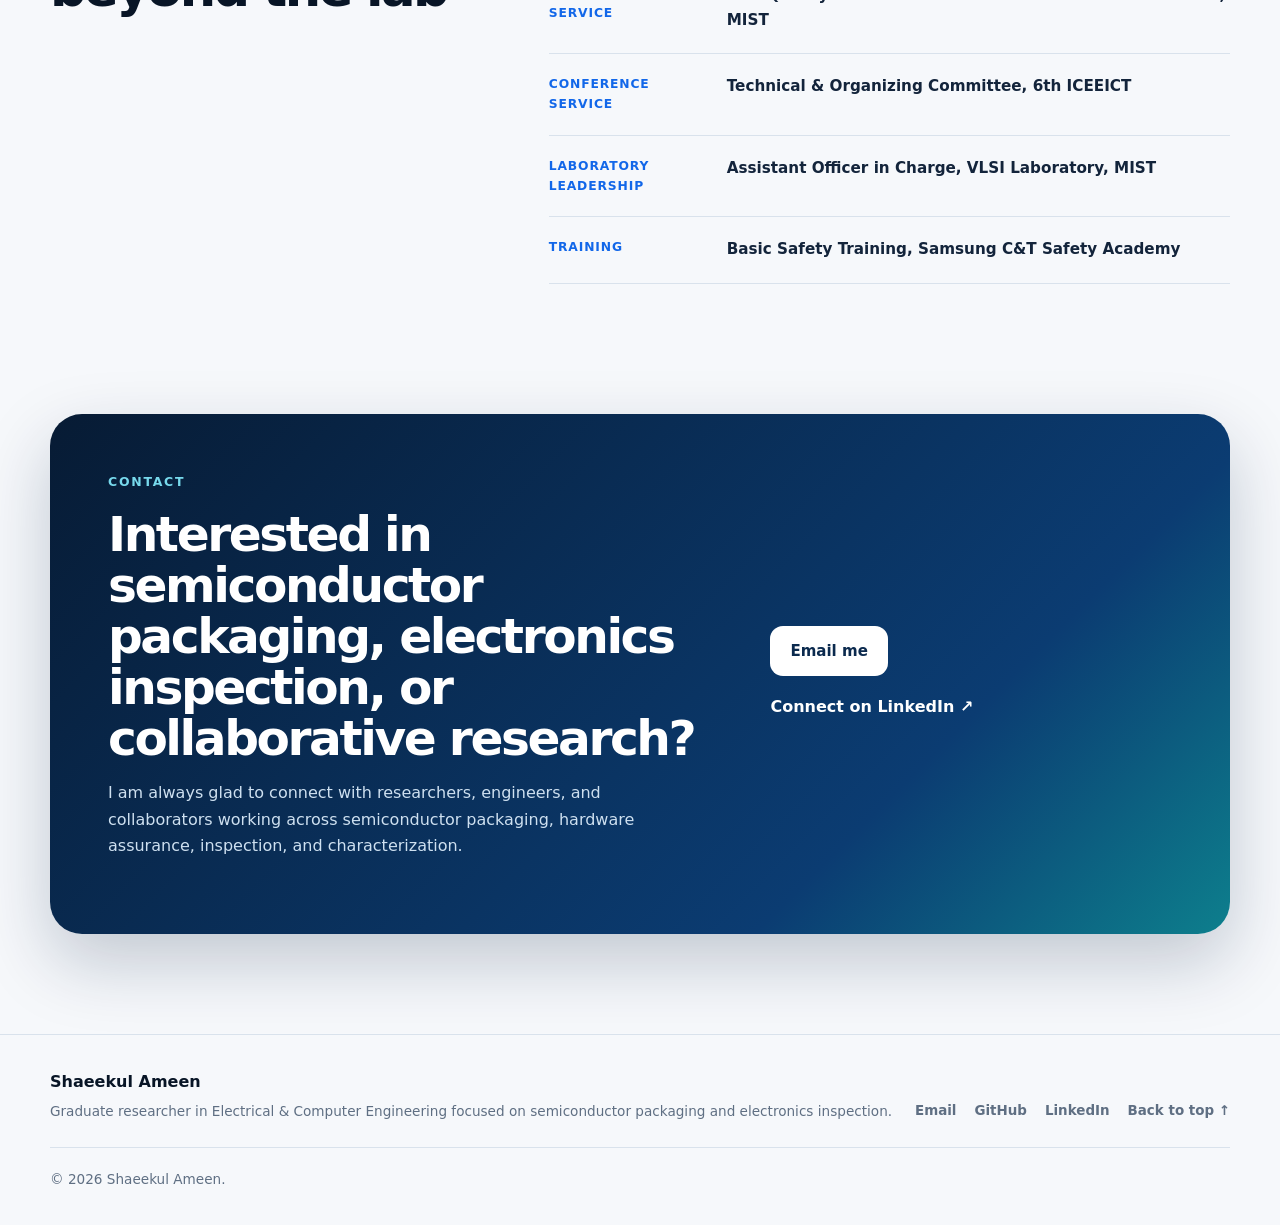
==== commit 3c62f924: "Scan" ====
--- a/index.html
+++ b/index.html
@@ -70,7 +70,7 @@
       <div class="container hero-grid">
         <div class="hero-copy reveal">
           <p class="eyebrow">Graduate Researcher · Semiconductor Packaging · Electronics Inspection</p>
-          <h1>Imaging, metrology, and assurance for <span>next-generation electronics.</span></h1>
+          <h1>Semiconductor metrology and characterization for <span>next-generation electronics.</span></h1>
           <p class="hero-lead">
             I am Shaeekul Ameen, a graduate researcher at the University of Florida focused on advanced semiconductor packaging, physical inspection of electronics, hardware assurance, and failure analysis through imaging, metrology, and computational methods.
           </p>
